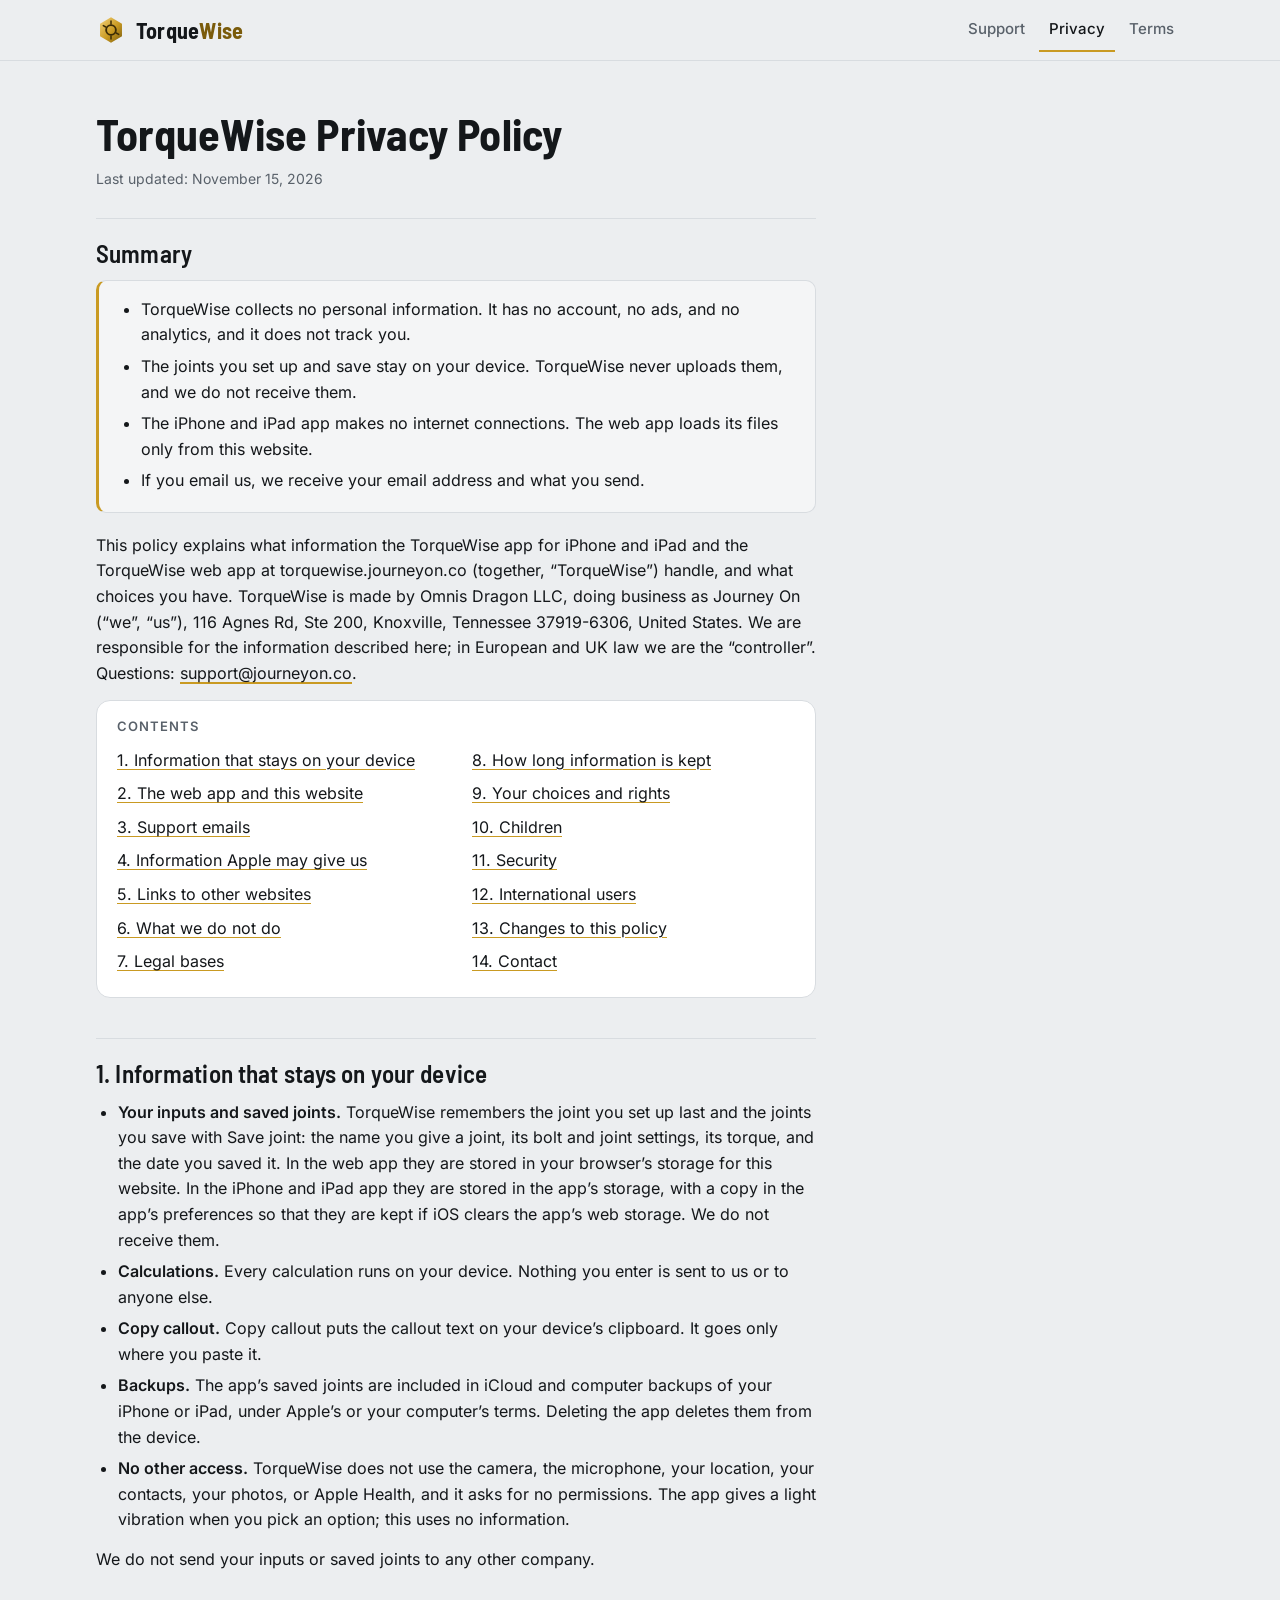
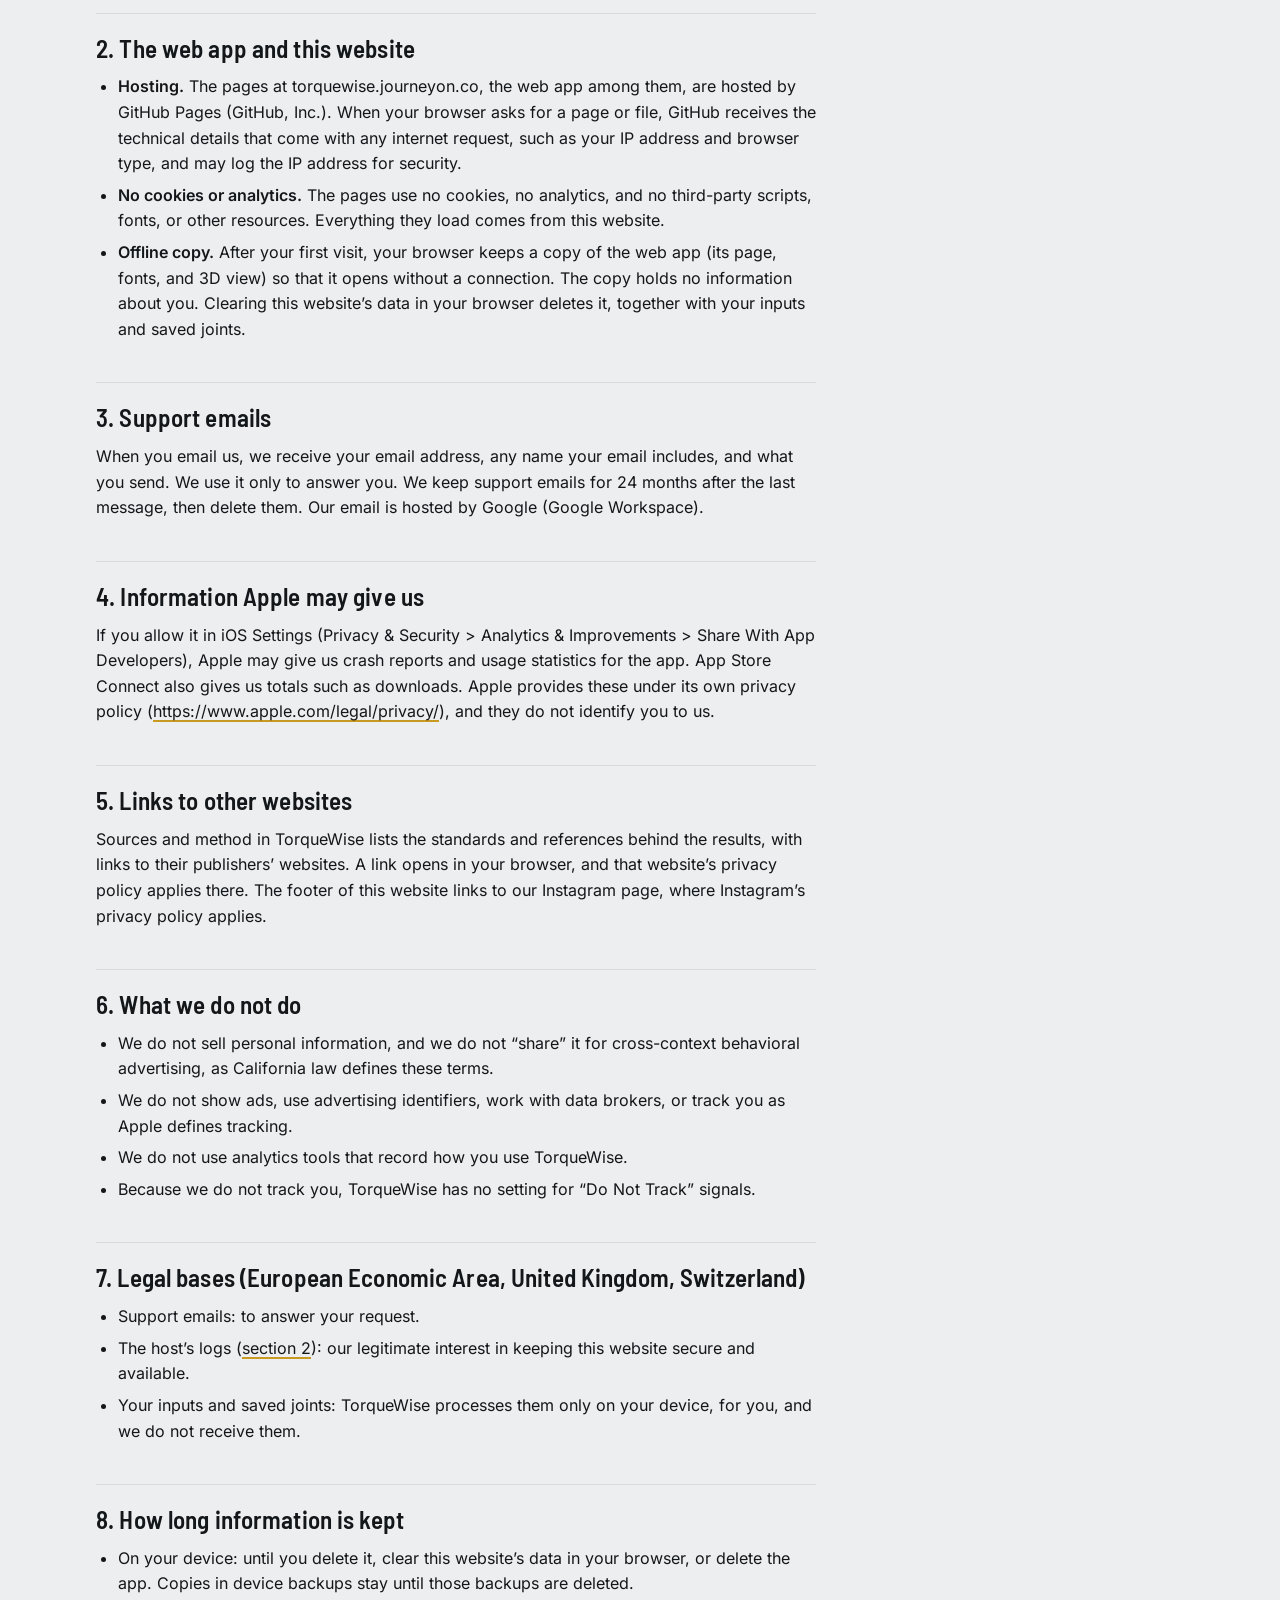
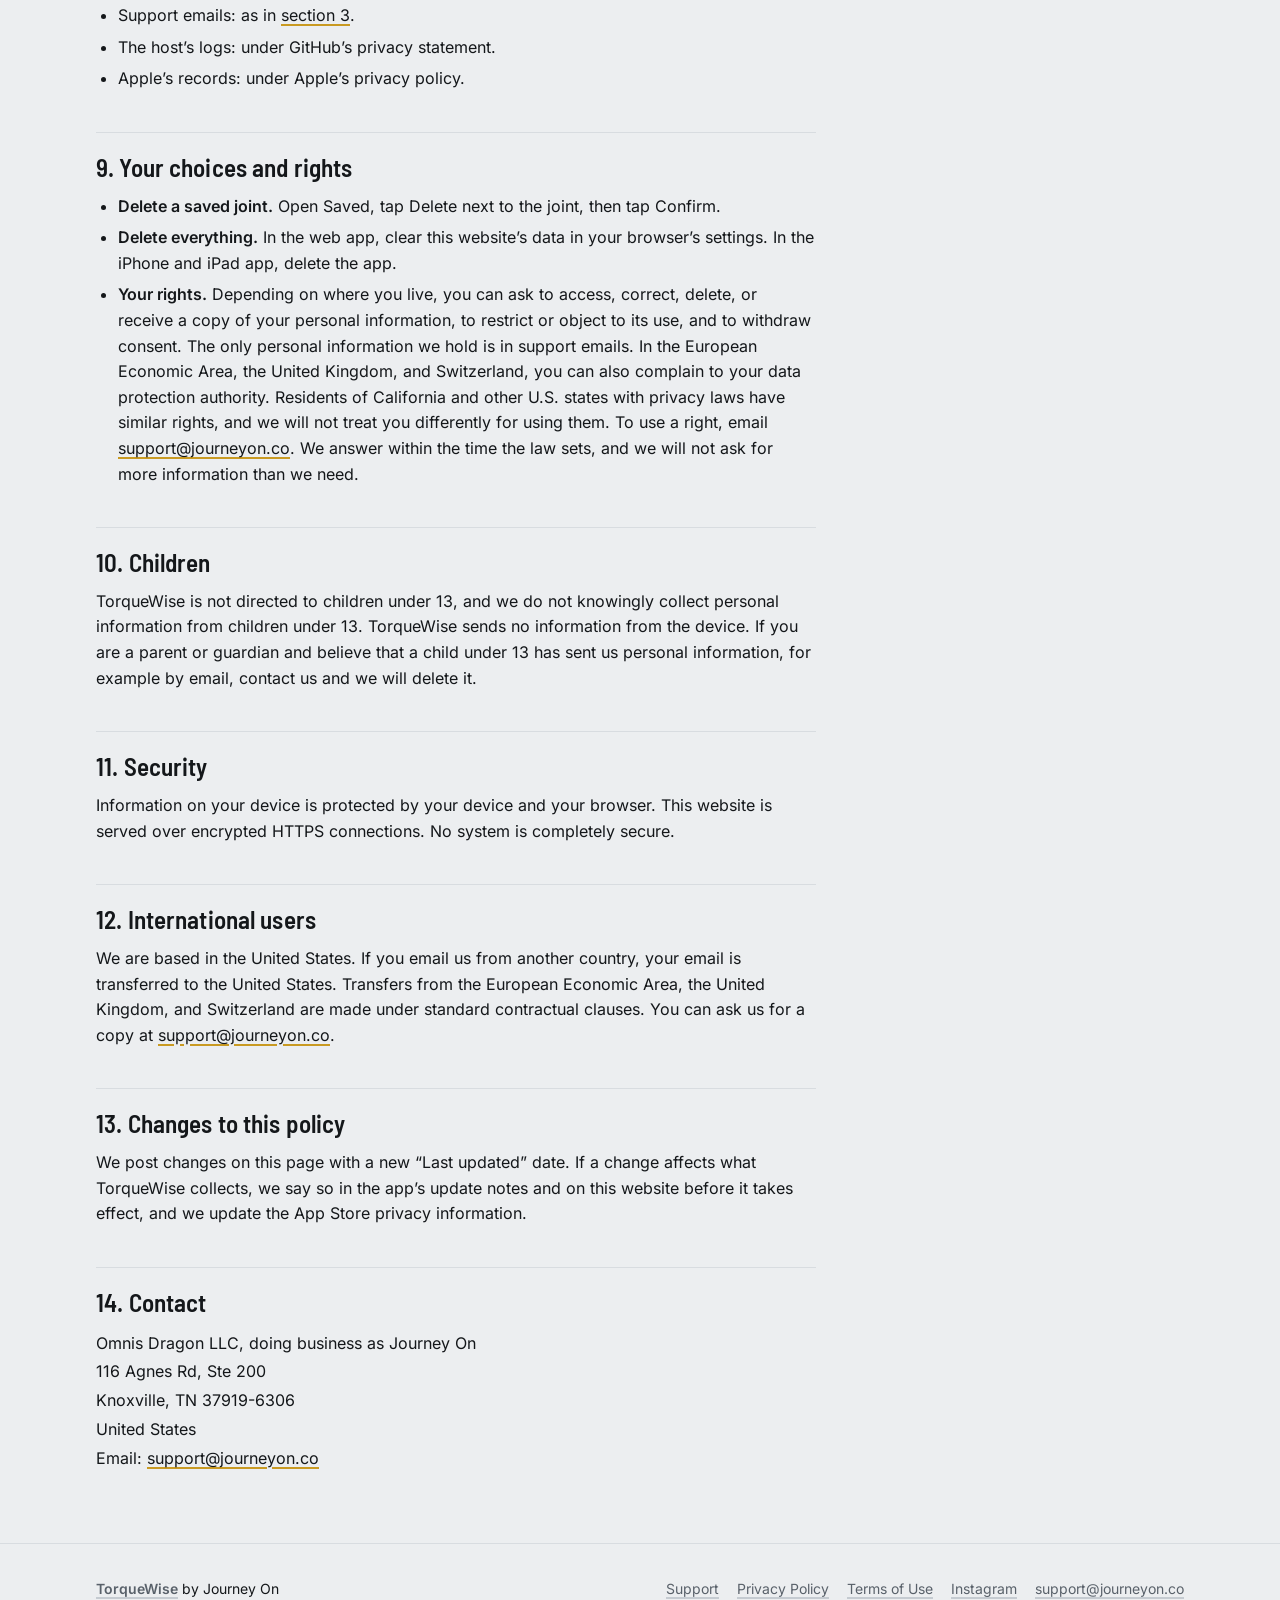
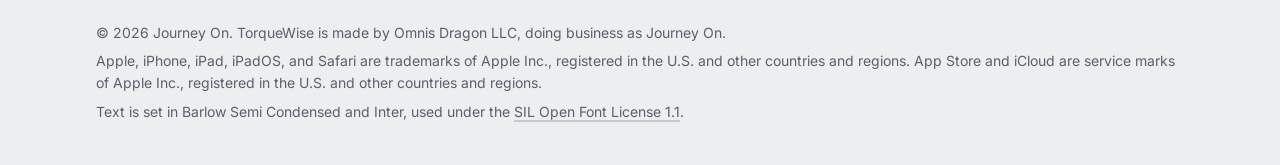
==== privacy/index.html @ 6f6f35ef "TorqueWise website: the calculator, support, privacy and terms The web edition of TorqueWise 1.1.1 a" ====
<!doctype html>
<html lang="en">
<head>
<meta charset="utf-8">
<meta name="viewport" content="width=device-width, initial-scale=1, viewport-fit=cover">
<meta http-equiv="Content-Security-Policy" content="default-src 'none'; style-src 'self'; font-src 'self'; img-src 'self'; base-uri 'none'; form-action 'none'">
<meta name="color-scheme" content="light dark">
<meta name="theme-color" content="#eceef0" media="(prefers-color-scheme: light)">
<meta name="theme-color" content="#0f1113" media="(prefers-color-scheme: dark)">
<title>TorqueWise Privacy Policy</title>
<meta name="description" content="TorqueWise collects no personal information. What stays on your device, what this website’s host receives, and what choices you have.">
<link rel="canonical" href="https://torquewise.journeyon.co/privacy/">
<link rel="icon" href="../icons/icon.svg" type="image/svg+xml">
<link rel="apple-touch-icon" href="../icons/apple-touch-icon.png">
<link rel="stylesheet" href="../assets/site.css">
</head>
<body>
<a class="skip" href="#main">Skip to content</a>

<header class="site-head">
  <div class="wrap">
    <a class="brand" href="../">
      <svg viewBox="0 0 32 32" aria-hidden="true"><defs><linearGradient id="bm" x1="0" y1="0" x2="1" y2="1"><stop offset="0" stop-color="#f3d27a"/><stop offset=".55" stop-color="#c99a22"/><stop offset="1" stop-color="#7a5b0b"/></linearGradient></defs><path d="M16 2.5 27.7 9.25v13.5L16 29.5 4.3 22.75V9.25Z" fill="url(#bm)"/><circle cx="16" cy="16" r="5.2" fill="none" stroke="#3b2c06" stroke-width="2"/><path d="M16 6.5v3M16 22.5v3M7.8 11.3l2.6 1.5M21.6 19.2l2.6 1.5" stroke="#3b2c06" stroke-width="1.6" stroke-linecap="round"/></svg>
      <span class="brand-name">Torque<span>Wise</span></span>
    </a>
    <nav class="site-nav" aria-label="Main">
      <ul>
        <li><a href="../support/">Support</a></li>
        <li><a href="../privacy/" aria-current="page">Privacy</a></li>
        <li><a href="../terms/">Terms</a></li>
      </ul>
    </nav>
  </div>
</header>

<main id="main" tabindex="-1">
  <div class="wrap">
    <article class="prose">
      <h1 class="page-title">TorqueWise Privacy Policy</h1>
      <p class="updated">Last updated: November 15, 2026</p>

      <h2 id="summary" class="first">Summary</h2>
      <div class="summary">
        <ul>
          <li>TorqueWise collects no personal information. It has no account, no ads, and no analytics, and it does not track you.</li>
          <li>The joints you set up and save stay on your device. TorqueWise never uploads them, and we do not receive them.</li>
          <li>The iPhone and iPad app makes no internet connections. The web app loads its files only from this website.</li>
          <li>If you email us, we receive your email address and what you send.</li>
        </ul>
      </div>

      <p>This policy explains what information the TorqueWise app for iPhone and iPad and the TorqueWise web app at torquewise.journeyon.co (together, “TorqueWise”) handle, and what choices you have. TorqueWise is made by Omnis Dragon LLC, doing business as Journey On (“we”, “us”), 116 Agnes Rd, Ste 200, Knoxville, Tennessee 37919-6306, United States. We are responsible for the information described here; in European and UK law we are the “controller”. Questions: <a href="mailto:support@journeyon.co">support@journeyon.co</a>.</p>

      <nav class="toc" aria-labelledby="toc-title">
        <h2 id="toc-title">Contents</h2>
        <ol>
          <li><a href="#on-device">1. Information that stays on your device</a></li>
          <li><a href="#website">2. The web app and this website</a></li>
          <li><a href="#support-emails">3. Support emails</a></li>
          <li><a href="#apple-info">4. Information Apple may give us</a></li>
          <li><a href="#links">5. Links to other websites</a></li>
          <li><a href="#do-not">6. What we do not do</a></li>
          <li><a href="#legal-bases">7. Legal bases</a></li>
          <li><a href="#retention">8. How long information is kept</a></li>
          <li><a href="#rights">9. Your choices and rights</a></li>
          <li><a href="#children">10. Children</a></li>
          <li><a href="#security">11. Security</a></li>
          <li><a href="#international">12. International users</a></li>
          <li><a href="#changes">13. Changes to this policy</a></li>
          <li><a href="#contact">14. Contact</a></li>
        </ol>
      </nav>

      <h2 id="on-device">1. Information that stays on your device</h2>
      <ul>
        <li><strong>Your inputs and saved joints.</strong> TorqueWise remembers the joint you set up last and the joints you save with Save joint: the name you give a joint, its bolt and joint settings, its torque, and the date you saved it. In the web app they are stored in your browser’s storage for this website. In the iPhone and iPad app they are stored in the app’s storage, with a copy in the app’s preferences so that they are kept if iOS clears the app’s web storage. We do not receive them.</li>
        <li><strong>Calculations.</strong> Every calculation runs on your device. Nothing you enter is sent to us or to anyone else.</li>
        <li><strong>Copy callout.</strong> Copy callout puts the callout text on your device’s clipboard. It goes only where you paste it.</li>
        <li><strong>Backups.</strong> The app’s saved joints are included in iCloud and computer backups of your iPhone or iPad, under Apple’s or your computer’s terms. Deleting the app deletes them from the device.</li>
        <li><strong>No other access.</strong> TorqueWise does not use the camera, the microphone, your location, your contacts, your photos, or Apple Health, and it asks for no permissions. The app gives a light vibration when you pick an option; this uses no information.</li>
      </ul>
      <p>We do not send your inputs or saved joints to any other company.</p>

      <h2 id="website">2. The web app and this website</h2>
      <ul>
        <li><strong>Hosting.</strong> The pages at torquewise.journeyon.co, the web app among them, are hosted by GitHub Pages (GitHub, Inc.). When your browser asks for a page or file, GitHub receives the technical details that come with any internet request, such as your IP address and browser type, and may log the IP address for security.</li>
        <li><strong>No cookies or analytics.</strong> The pages use no cookies, no analytics, and no third-party scripts, fonts, or other resources. Everything they load comes from this website.</li>
        <li><strong>Offline copy.</strong> After your first visit, your browser keeps a copy of the web app (its page, fonts, and 3D view) so that it opens without a connection. The copy holds no information about you. Clearing this website’s data in your browser deletes it, together with your inputs and saved joints.</li>
      </ul>

      <h2 id="support-emails">3. Support emails</h2>
      <p>When you email us, we receive your email address, any name your email includes, and what you send. We use it only to answer you. We keep support emails for 24 months after the last message, then delete them. Our email is hosted by Google (Google Workspace).</p>

      <h2 id="apple-info">4. Information Apple may give us</h2>
      <p>If you allow it in iOS Settings (Privacy &amp; Security &gt; Analytics &amp; Improvements &gt; Share With App Developers), Apple may give us crash reports and usage statistics for the app. App Store Connect also gives us totals such as downloads. Apple provides these under its own privacy policy (<a href="https://www.apple.com/legal/privacy/">https://www.apple.com/legal/privacy/</a>), and they do not identify you to us.</p>

      <h2 id="links">5. Links to other websites</h2>
      <p>Sources and method in TorqueWise lists the standards and references behind the results, with links to their publishers’ websites. A link opens in your browser, and that website’s privacy policy applies there. The footer of this website links to our Instagram page, where Instagram’s privacy policy applies.</p>

      <h2 id="do-not">6. What we do not do</h2>
      <ul>
        <li>We do not sell personal information, and we do not “share” it for cross-context behavioral advertising, as California law defines these terms.</li>
        <li>We do not show ads, use advertising identifiers, work with data brokers, or track you as Apple defines tracking.</li>
        <li>We do not use analytics tools that record how you use TorqueWise.</li>
        <li>Because we do not track you, TorqueWise has no setting for “Do Not Track” signals.</li>
      </ul>

      <h2 id="legal-bases">7. Legal bases (European Economic Area, United Kingdom, Switzerland)</h2>
      <ul>
        <li>Support emails: to answer your request.</li>
        <li>The host’s logs (<a href="#website">section 2</a>): our legitimate interest in keeping this website secure and available.</li>
        <li>Your inputs and saved joints: TorqueWise processes them only on your device, for you, and we do not receive them.</li>
      </ul>

      <h2 id="retention">8. How long information is kept</h2>
      <ul>
        <li>On your device: until you delete it, clear this website’s data in your browser, or delete the app. Copies in device backups stay until those backups are deleted.</li>
        <li>Support emails: as in <a href="#support-emails">section 3</a>.</li>
        <li>The host’s logs: under GitHub’s privacy statement.</li>
        <li>Apple’s records: under Apple’s privacy policy.</li>
      </ul>

      <h2 id="rights">9. Your choices and rights</h2>
      <ul>
        <li><strong>Delete a saved joint.</strong> Open Saved, tap Delete next to the joint, then tap Confirm.</li>
        <li><strong>Delete everything.</strong> In the web app, clear this website’s data in your browser’s settings. In the iPhone and iPad app, delete the app.</li>
        <li><strong>Your rights.</strong> Depending on where you live, you can ask to access, correct, delete, or receive a copy of your personal information, to restrict or object to its use, and to withdraw consent. The only personal information we hold is in support emails. In the European Economic Area, the United Kingdom, and Switzerland, you can also complain to your data protection authority. Residents of California and other U.S. states with privacy laws have similar rights, and we will not treat you differently for using them. To use a right, email <a href="mailto:support@journeyon.co">support@journeyon.co</a>. We answer within the time the law sets, and we will not ask for more information than we need.</li>
      </ul>

      <h2 id="children">10. Children</h2>
      <p>TorqueWise is not directed to children under 13, and we do not knowingly collect personal information from children under 13. TorqueWise sends no information from the device. If you are a parent or guardian and believe that a child under 13 has sent us personal information, for example by email, contact us and we will delete it.</p>

      <h2 id="security">11. Security</h2>
      <p>Information on your device is protected by your device and your browser. This website is served over encrypted HTTPS connections. No system is completely secure.</p>

      <h2 id="international">12. International users</h2>
      <p>We are based in the United States. If you email us from another country, your email is transferred to the United States. Transfers from the European Economic Area, the United Kingdom, and Switzerland are made under standard contractual clauses. You can ask us for a copy at <a href="mailto:support@journeyon.co">support@journeyon.co</a>.</p>

      <h2 id="changes">13. Changes to this policy</h2>
      <p>We post changes on this page with a new “Last updated” date. If a change affects what TorqueWise collects, we say so in the app’s update notes and on this website before it takes effect, and we update the App Store privacy information.</p>

      <h2 id="contact">14. Contact</h2>
      <address class="address">
        Omnis Dragon LLC, doing business as Journey On<br>
        116 Agnes Rd, Ste 200<br>
        Knoxville, TN 37919-6306<br>
        United States<br>
        Email: <a href="mailto:support@journeyon.co">support@journeyon.co</a>
      </address>
    </article>
  </div>
</main>

<footer class="site-foot">
  <div class="wrap">
    <div class="foot-top">
      <p class="foot-brand"><a href="../"><strong>TorqueWise</strong></a> by Journey On</p>
      <nav aria-label="Footer">
        <ul class="foot-links">
          <li><a href="../support/">Support</a></li>
          <li><a href="../privacy/">Privacy Policy</a></li>
          <li><a href="../terms/">Terms of Use</a></li>
          <li><a href="https://www.instagram.com/journeyon_co/">Instagram</a></li>
          <li><a href="mailto:support@journeyon.co">support@journeyon.co</a></li>
        </ul>
      </nav>
    </div>
    <p>© 2026 Journey On. TorqueWise is made by Omnis Dragon LLC, doing business as Journey On.</p>
    <p>Apple, iPhone, iPad, iPadOS, and Safari are trademarks of Apple Inc., registered in the U.S. and other countries and regions. App Store and iCloud are service marks of Apple Inc., registered in the U.S. and other countries and regions.</p>
    <p>Text is set in Barlow Semi Condensed and Inter, used under the <a href="../fonts/LICENSE.txt">SIL Open Font License 1.1</a>.</p>
  </div>
</footer>
</body>
</html>
---- assets/site.css ----
/* TorqueWise website: the Privacy, Support, Terms and 404 pages. The calculator at the site's root has its own styles.
   Colors are the calculator's tokens (src/style.css); light follows the system setting, as in the calculator. The fonts
   are the calculator's own files in /fonts/ (build/web/fonts/), so the pages ask no other host for anything. */

@font-face {
  font-family: 'Barlow Semi Condensed';
  font-style: normal;
  font-weight: 600;
  font-display: swap;
  src: url('../fonts/barlow-semi-condensed-latin-ext-600-normal.woff2') format('woff2');
  unicode-range: U+0100-02BA,U+02BD-02C5,U+02C7-02CC,U+02CE-02D7,U+02DD-02FF,U+0304,U+0308,U+0329,U+1D00-1DBF,U+1E00-1E9F,U+1EF2-1EFF,U+2020,U+20A0-20AB,U+20AD-20C0,U+2113,U+2C60-2C7F,U+A720-A7FF;
}
@font-face {
  font-family: 'Barlow Semi Condensed';
  font-style: normal;
  font-weight: 600;
  font-display: swap;
  src: url('../fonts/barlow-semi-condensed-latin-600-normal.woff2') format('woff2');
  unicode-range: U+0000-00FF,U+0131,U+0152-0153,U+02BB-02BC,U+02C6,U+02DA,U+02DC,U+0304,U+0308,U+0329,U+2000-206F,U+20AC,U+2122,U+2191,U+2193,U+2212,U+2215,U+FEFF,U+FFFD;
}
@font-face {
  font-family: 'Barlow Semi Condensed';
  font-style: normal;
  font-weight: 700;
  font-display: swap;
  src: url('../fonts/barlow-semi-condensed-latin-ext-700-normal.woff2') format('woff2');
  unicode-range: U+0100-02BA,U+02BD-02C5,U+02C7-02CC,U+02CE-02D7,U+02DD-02FF,U+0304,U+0308,U+0329,U+1D00-1DBF,U+1E00-1E9F,U+1EF2-1EFF,U+2020,U+20A0-20AB,U+20AD-20C0,U+2113,U+2C60-2C7F,U+A720-A7FF;
}
@font-face {
  font-family: 'Barlow Semi Condensed';
  font-style: normal;
  font-weight: 700;
  font-display: swap;
  src: url('../fonts/barlow-semi-condensed-latin-700-normal.woff2') format('woff2');
  unicode-range: U+0000-00FF,U+0131,U+0152-0153,U+02BB-02BC,U+02C6,U+02DA,U+02DC,U+0304,U+0308,U+0329,U+2000-206F,U+20AC,U+2122,U+2191,U+2193,U+2212,U+2215,U+FEFF,U+FFFD;
}
@font-face {
  font-family: 'Inter';
  font-style: normal;
  font-weight: 400;
  font-display: swap;
  src: url('../fonts/inter-latin-ext-400-normal.woff2') format('woff2');
  unicode-range: U+0100-02BA,U+02BD-02C5,U+02C7-02CC,U+02CE-02D7,U+02DD-02FF,U+0304,U+0308,U+0329,U+1D00-1DBF,U+1E00-1E9F,U+1EF2-1EFF,U+2020,U+20A0-20AB,U+20AD-20C0,U+2113,U+2C60-2C7F,U+A720-A7FF;
}
@font-face {
  font-family: 'Inter';
  font-style: normal;
  font-weight: 400;
  font-display: swap;
  src: url('../fonts/inter-latin-400-normal.woff2') format('woff2');
  unicode-range: U+0000-00FF,U+0131,U+0152-0153,U+02BB-02BC,U+02C6,U+02DA,U+02DC,U+0304,U+0308,U+0329,U+2000-206F,U+20AC,U+2122,U+2191,U+2193,U+2212,U+2215,U+FEFF,U+FFFD;
}
@font-face {
  font-family: 'Inter';
  font-style: normal;
  font-weight: 500;
  font-display: swap;
  src: url('../fonts/inter-latin-ext-500-normal.woff2') format('woff2');
  unicode-range: U+0100-02BA,U+02BD-02C5,U+02C7-02CC,U+02CE-02D7,U+02DD-02FF,U+0304,U+0308,U+0329,U+1D00-1DBF,U+1E00-1E9F,U+1EF2-1EFF,U+2020,U+20A0-20AB,U+20AD-20C0,U+2113,U+2C60-2C7F,U+A720-A7FF;
}
@font-face {
  font-family: 'Inter';
  font-style: normal;
  font-weight: 500;
  font-display: swap;
  src: url('../fonts/inter-latin-500-normal.woff2') format('woff2');
  unicode-range: U+0000-00FF,U+0131,U+0152-0153,U+02BB-02BC,U+02C6,U+02DA,U+02DC,U+0304,U+0308,U+0329,U+2000-206F,U+20AC,U+2122,U+2191,U+2193,U+2212,U+2215,U+FEFF,U+FFFD;
}
@font-face {
  font-family: 'Inter';
  font-style: normal;
  font-weight: 600;
  font-display: swap;
  src: url('../fonts/inter-latin-ext-600-normal.woff2') format('woff2');
  unicode-range: U+0100-02BA,U+02BD-02C5,U+02C7-02CC,U+02CE-02D7,U+02DD-02FF,U+0304,U+0308,U+0329,U+1D00-1DBF,U+1E00-1E9F,U+1EF2-1EFF,U+2020,U+20A0-20AB,U+20AD-20C0,U+2113,U+2C60-2C7F,U+A720-A7FF;
}
@font-face {
  font-family: 'Inter';
  font-style: normal;
  font-weight: 600;
  font-display: swap;
  src: url('../fonts/inter-latin-600-normal.woff2') format('woff2');
  unicode-range: U+0000-00FF,U+0131,U+0152-0153,U+02BB-02BC,U+02C6,U+02DA,U+02DC,U+0304,U+0308,U+0329,U+2000-206F,U+20AC,U+2122,U+2191,U+2193,U+2212,U+2215,U+FEFF,U+FFFD;
}

:root {
  --bg: #eceef0;
  --surface: #ffffff;
  --surface-2: #f4f5f6;
  --line: #d8dce0;
  --line-2: #c5cbd1;
  --ink: #14171a;
  --muted: #59616a;
  --accent: #c99a22;
  --accent-ink: #7a5b0b;
  --shadow: 0 1px 2px rgba(20, 23, 26, .06), 0 10px 30px rgba(20, 23, 26, .07);
  --f-display: 'Barlow Semi Condensed', 'Arial Narrow', 'Helvetica Neue', system-ui, sans-serif;
  --f-body: 'Inter', system-ui, -apple-system, 'Segoe UI', Roboto, sans-serif;
  --r-md: 14px;
  --r-sm: 10px;
  --gutter-l: max(16px, env(safe-area-inset-left, 0px));
  --gutter-r: max(16px, env(safe-area-inset-right, 0px));
  color-scheme: light;
}

@media (prefers-color-scheme: dark) {
  :root:not([data-theme="light"]) {
    --bg: #0f1113;
    --surface: #171a1d;
    --surface-2: #1e2226;
    --line: #2a2f34;
    --line-2: #39404a;
    --ink: #eceff1;
    --muted: #a2aab2;
    --accent: #e2b547;
    --accent-ink: #f0c96a;
    --shadow: 0 1px 0 rgba(255, 255, 255, .03) inset, 0 12px 30px rgba(0, 0, 0, .35);
    color-scheme: dark;
  }
}

:root[data-theme="dark"] {
  --bg: #0f1113;
  --surface: #171a1d;
  --surface-2: #1e2226;
  --line: #2a2f34;
  --line-2: #39404a;
  --ink: #eceff1;
  --muted: #a2aab2;
  --accent: #e2b547;
  --accent-ink: #f0c96a;
  --shadow: 0 1px 0 rgba(255, 255, 255, .03) inset, 0 12px 30px rgba(0, 0, 0, .35);
  color-scheme: dark;
}

*,
*::before,
*::after {
  box-sizing: border-box;
}

html {
  -webkit-text-size-adjust: 100%;
  text-size-adjust: 100%;
}

body {
  margin: 0;
  background: var(--bg);
  color: var(--ink);
  font: 16px/1.6 var(--f-body);
  overflow-wrap: break-word;
  -webkit-font-smoothing: antialiased;
}

strong,
b {
  font-weight: 600;
}

h1,
h2,
h3 {
  margin: 0;
  font-family: var(--f-display);
  font-weight: 600;
  line-height: 1.15;
  letter-spacing: .005em;
  text-wrap: balance;
}

[id] {
  scroll-margin-top: 16px;
}

p,
ul,
ol {
  margin: 0 0 14px;
}

ul,
ol {
  padding-left: 22px;
}

li {
  margin: 0 0 6px;
}

a {
  color: var(--ink);
  text-decoration: underline;
  text-decoration-color: var(--accent);
  text-decoration-thickness: 2px;
  text-underline-offset: 3px;
}

a:hover {
  text-decoration-color: var(--ink);
}

:focus-visible {
  outline: 2px solid var(--accent);
  outline-offset: 2px;
  border-radius: 4px;
}

/* Skip link: off screen until it has focus */
.skip {
  position: absolute;
  left: 16px;
  top: -200px;
  z-index: 90;
  padding: 10px 16px;
  background: var(--surface);
  color: var(--ink);
  border: 1px solid var(--line);
  border-radius: var(--r-sm);
  box-shadow: var(--shadow);
  font-weight: 600;
}

.skip:focus {
  top: 12px;
}

.wrap {
  max-width: 1120px;
  margin: 0 auto;
  padding-left: var(--gutter-l);
  padding-right: var(--gutter-r);
}

/* Header: the calculator's brand, which links back to it, and the three pages */
.site-head {
  border-bottom: 1px solid var(--line);
  background: var(--bg);
}

.site-head .wrap {
  display: flex;
  align-items: center;
  justify-content: space-between;
  gap: 12px;
  min-height: 60px;
}

.brand {
  display: inline-flex;
  align-items: center;
  gap: 10px;
  min-height: 44px;
  color: var(--ink);
  text-decoration: none;
  white-space: nowrap;
}

.brand svg {
  flex: none;
  width: 30px;
  height: 30px;
}

.brand-name {
  font: 700 22px/1 var(--f-display);
  letter-spacing: .01em;
}

.brand-name span {
  color: var(--accent-ink);
}

.site-nav ul {
  display: flex;
  gap: 4px;
  list-style: none;
  margin: 0;
  padding: 0;
}

.site-nav li {
  margin: 0;
}

.site-nav a {
  display: inline-flex;
  align-items: center;
  min-height: 44px;
  padding: 0 10px;
  color: var(--muted);
  font-weight: 500;
  font-size: 15px;
  text-decoration: none;
  border-bottom: 2px solid transparent;
}

.site-nav a:hover {
  color: var(--ink);
}

.site-nav a[aria-current="page"] {
  color: var(--ink);
  border-bottom-color: var(--accent);
}

/* Main */
main {
  display: block;
  padding: 32px 0 56px;
}

main:focus {
  outline: none;
}

.prose {
  max-width: 720px;
}

.page-title {
  font-size: 34px;
  font-weight: 700;
  margin-bottom: 8px;
}

.updated {
  color: var(--muted);
  font-size: 14px;
  margin-bottom: 24px;
}

.prose h2 {
  font-size: 25px;
  margin: 40px 0 12px;
  padding-top: 20px;
  border-top: 1px solid var(--line);
}

.prose h3 {
  font-size: 20px;
  margin: 28px 0 8px;
}

.prose .first {
  margin-top: 28px;
}

.toc {
  background: var(--surface);
  border: 1px solid var(--line);
  border-radius: var(--r-md);
  padding: 16px 20px 6px;
  margin: 8px 0;
}

.toc h2 {
  font: 600 13px/1.4 var(--f-body);
  letter-spacing: .08em;
  text-transform: uppercase;
  color: var(--muted);
  margin: 0 0 10px;
  padding: 0;
  border: 0;
}

.toc ol,
.toc ul {
  margin: 0 0 10px;
  padding-left: 0;
  list-style: none;
}

.toc li {
  margin: 0 0 4px;
  break-inside: avoid;
}

.toc a {
  display: inline-block;
  padding: 2px 0;
  text-decoration-thickness: 1px;
}

.summary {
  background: var(--surface-2);
  border: 1px solid var(--line);
  border-left: 3px solid var(--accent);
  border-radius: var(--r-sm);
  padding: 16px 20px 4px;
  margin: 0 0 20px;
}

.caps {
  text-transform: uppercase;
  font-size: 15px;
  letter-spacing: .01em;
}

.address {
  font-style: normal;
  line-height: 1.8;
  margin: 0 0 14px;
}

.contact-box {
  background: var(--surface);
  border: 1px solid var(--line);
  border-radius: var(--r-md);
  padding: 18px 20px;
  margin: 0 0 16px;
  box-shadow: var(--shadow);
}

.contact-box .email {
  font-size: 20px;
  font-weight: 600;
}

.contact-box > :last-child {
  margin-bottom: 0;
}

.faq h3 {
  margin-top: 26px;
}

/* Footer */
.site-foot {
  border-top: 1px solid var(--line);
  color: var(--muted);
  font-size: 14px;
  padding: 28px 0 calc(36px + env(safe-area-inset-bottom, 0px));
}

.site-foot a {
  color: var(--muted);
  text-decoration-color: var(--line-2);
}

.site-foot a:hover {
  color: var(--ink);
  text-decoration-color: var(--accent);
}

.foot-top {
  display: flex;
  flex-wrap: wrap;
  align-items: center;
  justify-content: space-between;
  gap: 4px 24px;
  margin-bottom: 14px;
}

.site-foot .foot-brand {
  margin: 0;
  color: var(--ink);
}

.foot-links {
  display: flex;
  flex-wrap: wrap;
  gap: 0 18px;
  list-style: none;
  padding: 0;
  margin: 0;
}

.foot-links li {
  margin: 0;
}

.foot-links a {
  display: inline-flex;
  align-items: center;
  min-height: 36px;
}

.site-foot p {
  margin: 0 0 6px;
}

/* Phones: the brand shows its mark only, and its name stays for screen readers (each page's title names TorqueWise
   just below), so the mark and the three links keep to one line down to 320 px */
@media (max-width: 479px) {
  .site-head .wrap {
    gap: 8px;
  }

  .brand-name {
    position: absolute;
    width: 1px;
    height: 1px;
    overflow: hidden;
    clip-path: inset(50%);
    white-space: nowrap;
  }

  .site-nav {
    margin-right: -8px;
  }

  .site-nav ul {
    gap: 0;
  }

  .site-nav a {
    padding: 0 8px;
  }

  .page-title {
    font-size: 30px;
  }
}

@media (min-width: 720px) {
  .toc ol {
    columns: 2;
    column-gap: 32px;
  }

  .page-title {
    font-size: 44px;
  }
}

@media (min-width: 960px) {
  main {
    padding-top: 48px;
  }
}

@media print {
  .skip,
  .site-nav {
    display: none;
  }

  .site-foot {
    border-top: 0;
  }
}
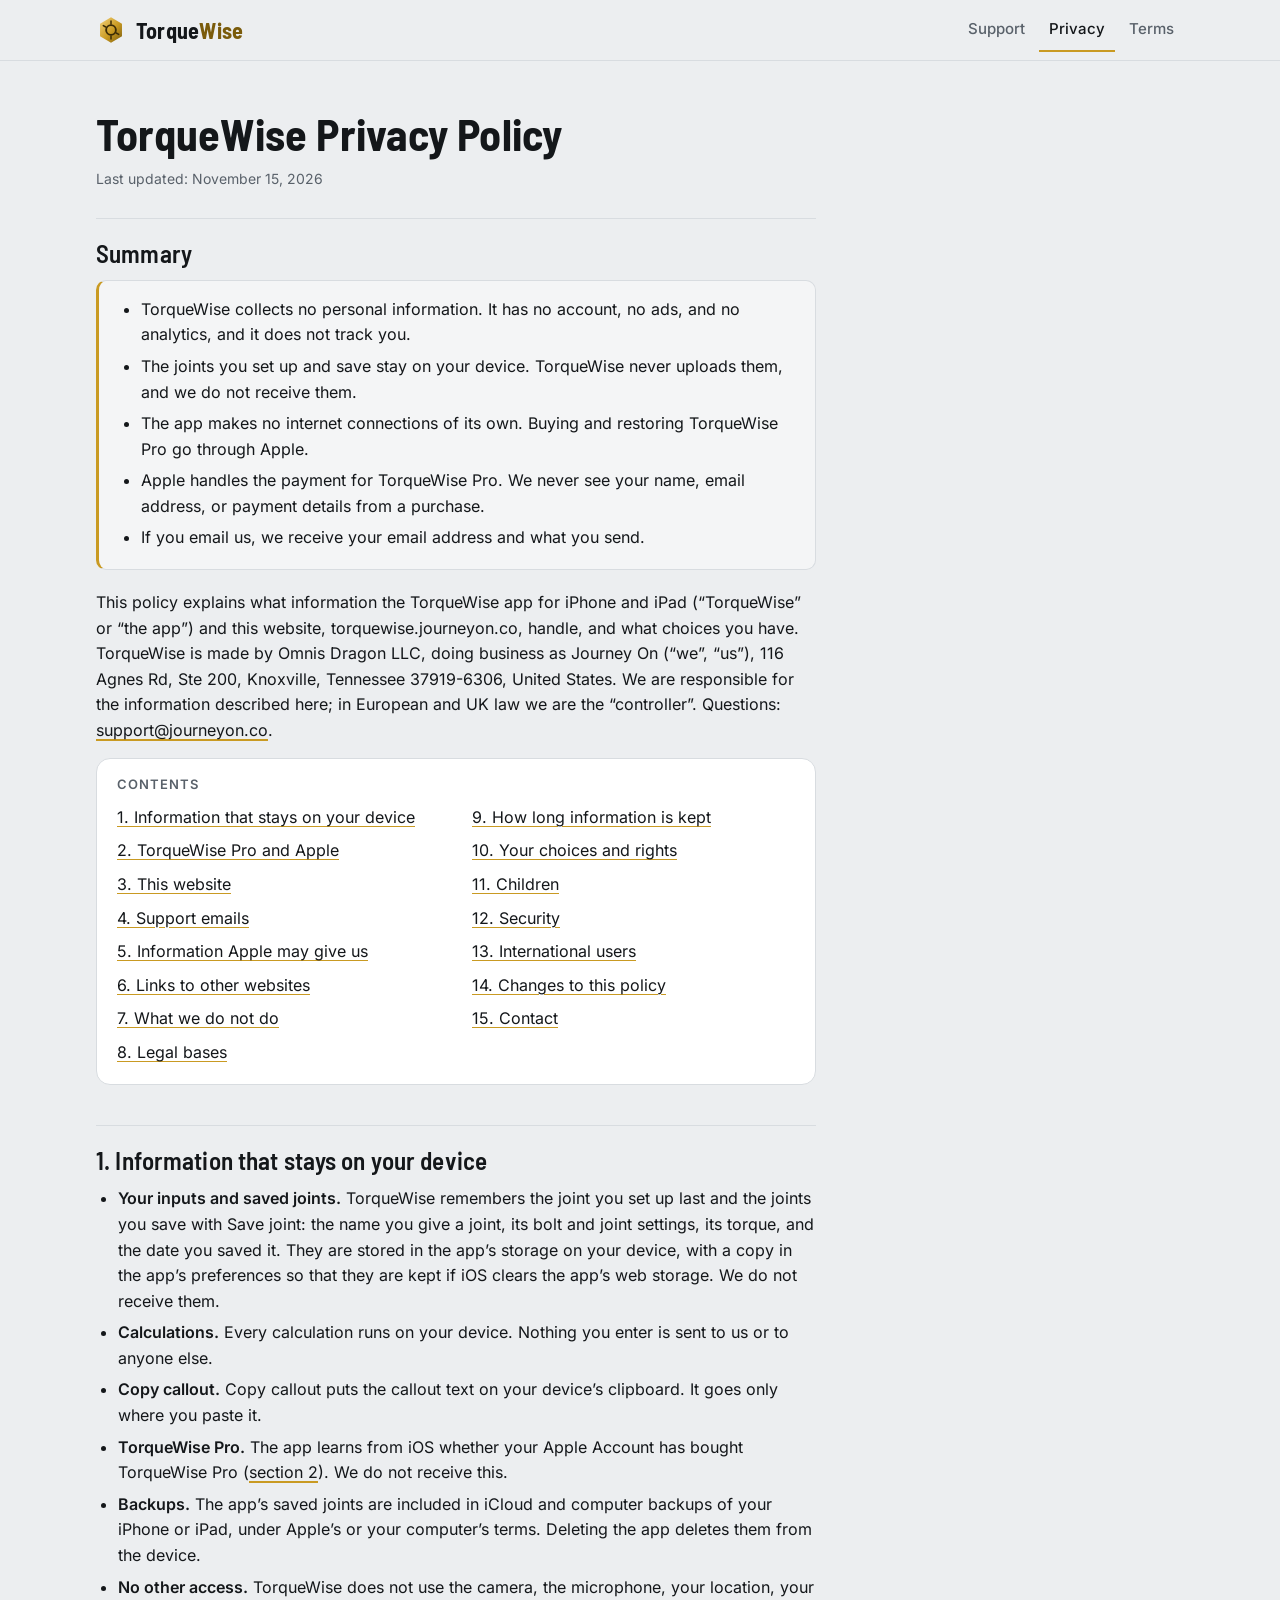
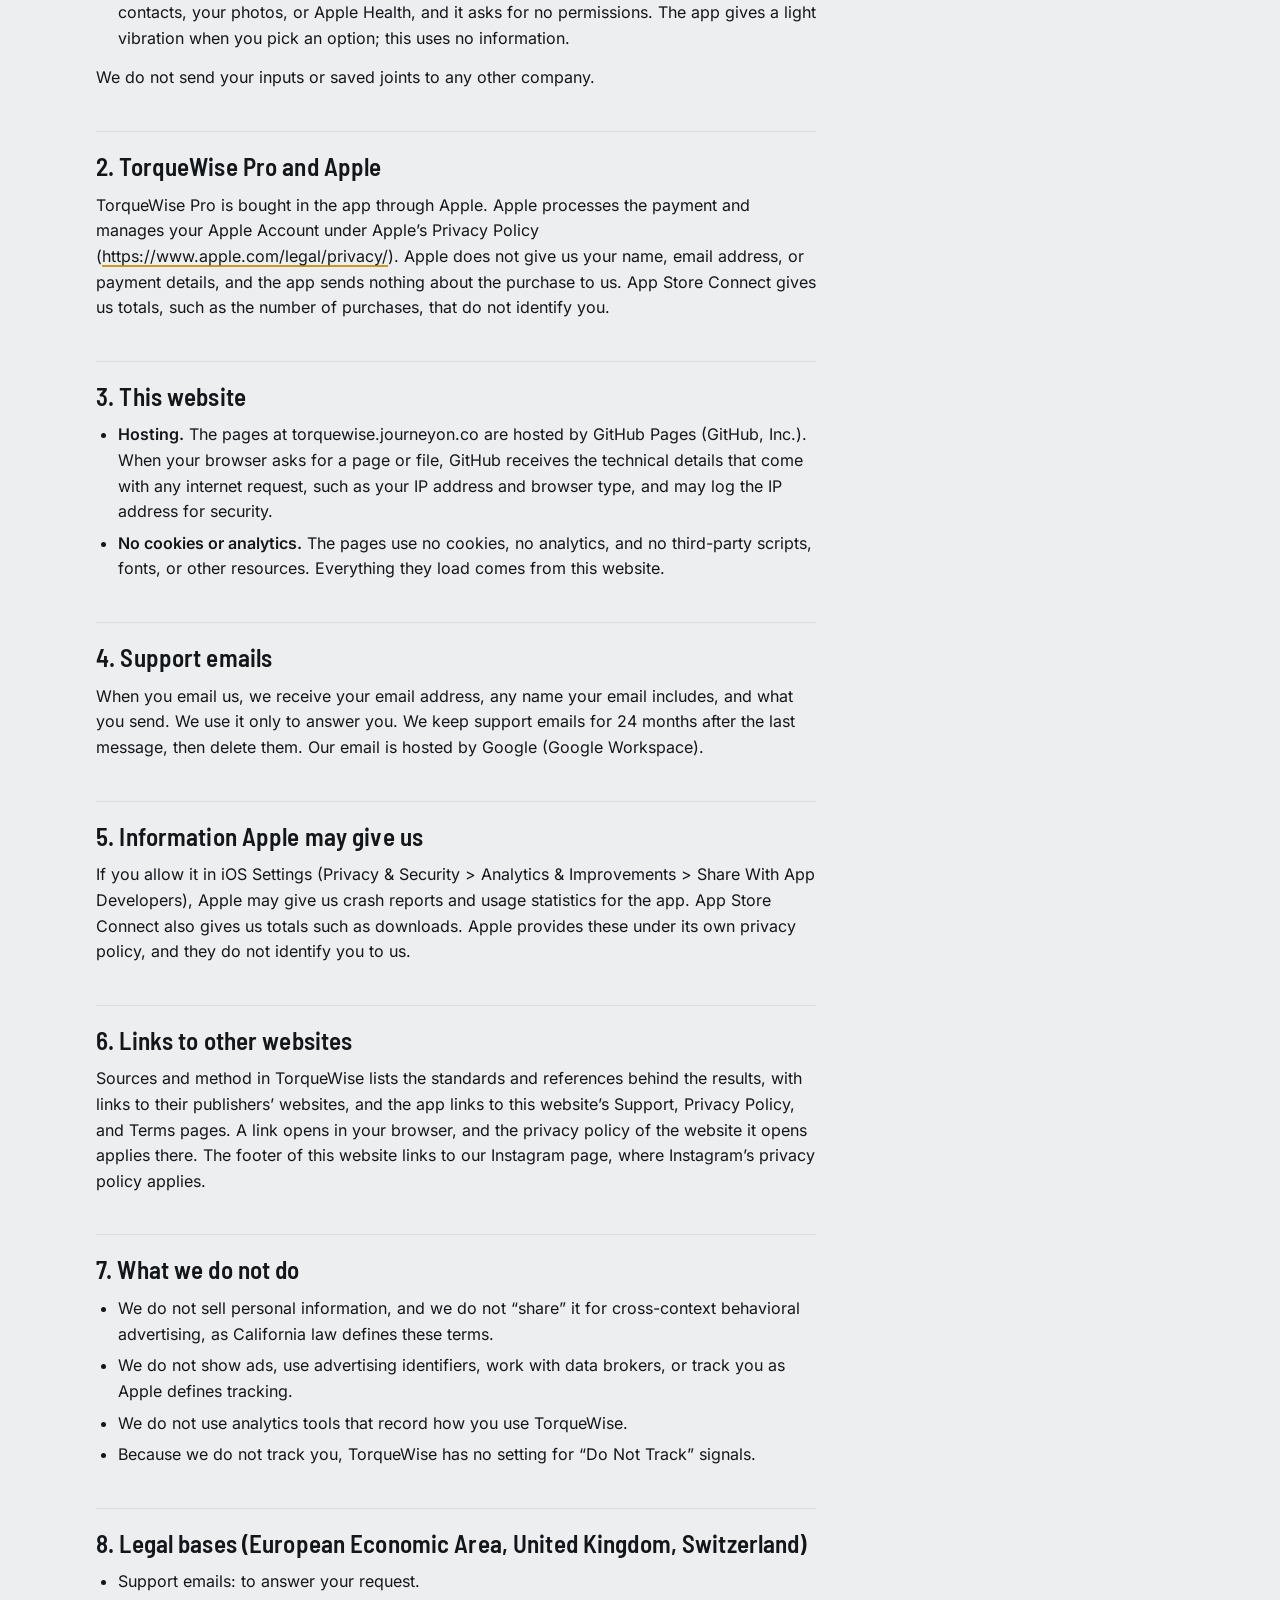
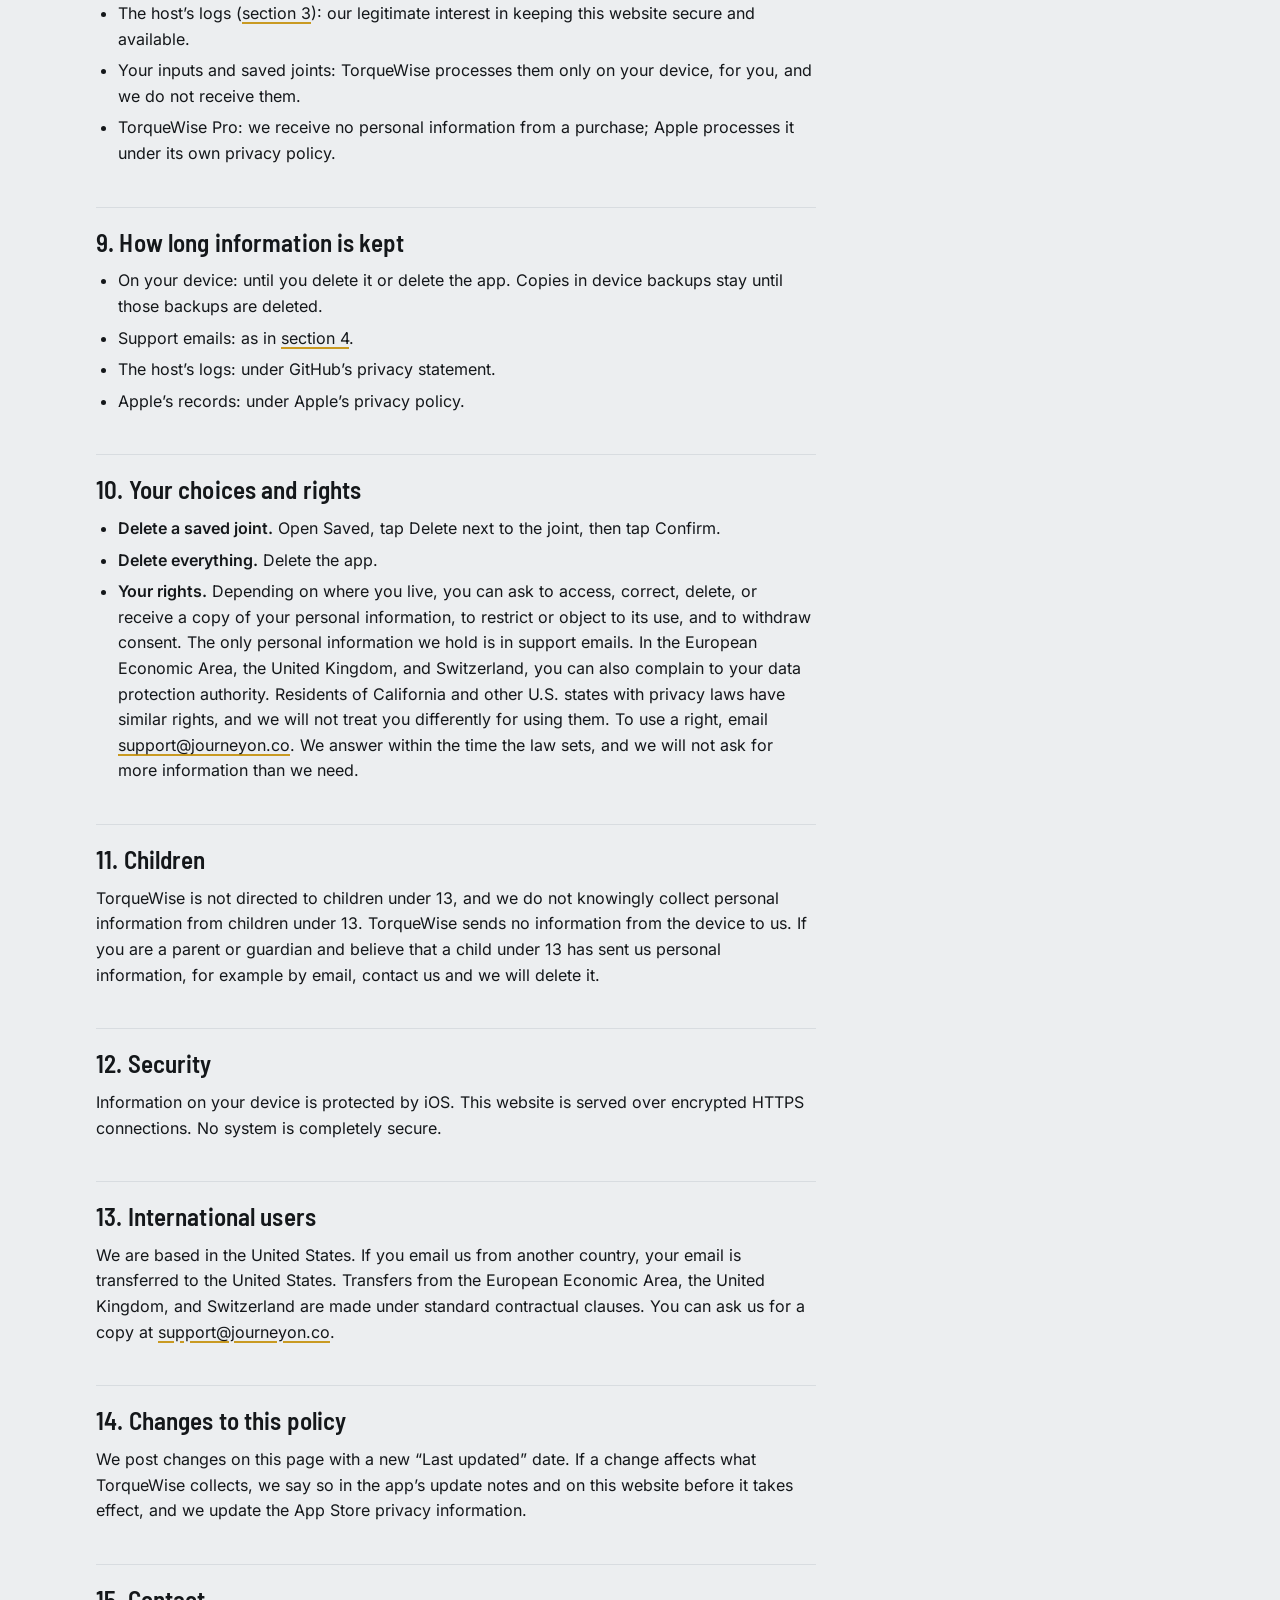
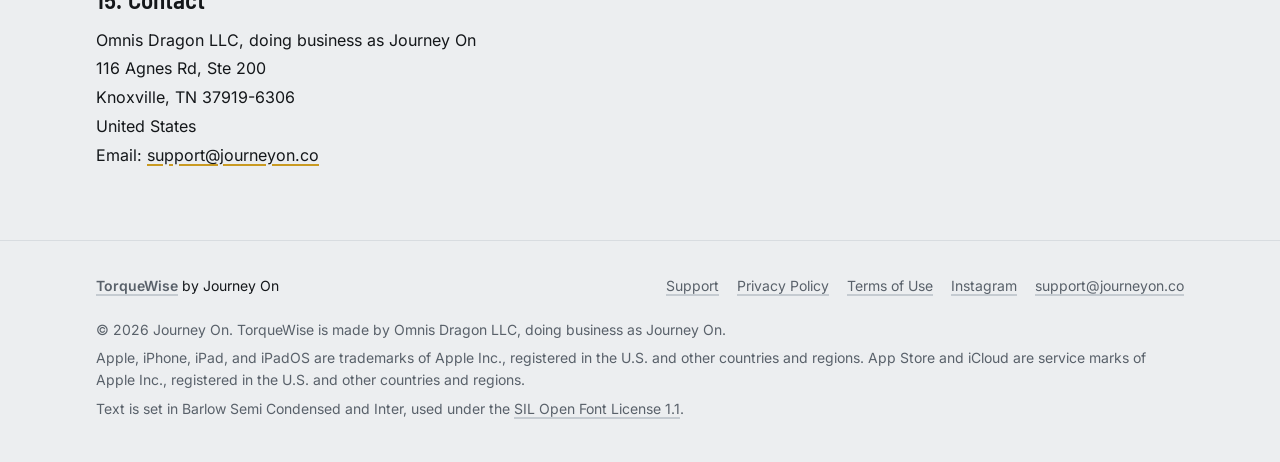
==== commit f476c4ce: "Support, Privacy and Terms for the app with TorqueWise Pro The pages describe the app for iPhone and" ====
--- a/privacy/index.html
+++ b/privacy/index.html
@@ -8,7 +8,7 @@
 <meta name="theme-color" content="#eceef0" media="(prefers-color-scheme: light)">
 <meta name="theme-color" content="#0f1113" media="(prefers-color-scheme: dark)">
 <title>TorqueWise Privacy Policy</title>
-<meta name="description" content="TorqueWise collects no personal information. What stays on your device, what this website’s host receives, and what choices you have.">
+<meta name="description" content="TorqueWise collects no personal information. What stays on your device, how TorqueWise Pro is bought through Apple, what this website’s host receives, and what choices you have.">
 <link rel="canonical" href="https://torquewise.journeyon.co/privacy/">
 <link rel="icon" href="../icons/icon.svg" type="image/svg+xml">
 <link rel="apple-touch-icon" href="../icons/apple-touch-icon.png">
@@ -44,60 +44,65 @@
         <ul>
           <li>TorqueWise collects no personal information. It has no account, no ads, and no analytics, and it does not track you.</li>
           <li>The joints you set up and save stay on your device. TorqueWise never uploads them, and we do not receive them.</li>
-          <li>The iPhone and iPad app makes no internet connections. The web app loads its files only from this website.</li>
+          <li>The app makes no internet connections of its own. Buying and restoring TorqueWise Pro go through Apple.</li>
+          <li>Apple handles the payment for TorqueWise Pro. We never see your name, email address, or payment details from a purchase.</li>
           <li>If you email us, we receive your email address and what you send.</li>
         </ul>
       </div>
 
-      <p>This policy explains what information the TorqueWise app for iPhone and iPad and the TorqueWise web app at torquewise.journeyon.co (together, “TorqueWise”) handle, and what choices you have. TorqueWise is made by Omnis Dragon LLC, doing business as Journey On (“we”, “us”), 116 Agnes Rd, Ste 200, Knoxville, Tennessee 37919-6306, United States. We are responsible for the information described here; in European and UK law we are the “controller”. Questions: <a href="mailto:support@journeyon.co">support@journeyon.co</a>.</p>
+      <p>This policy explains what information the TorqueWise app for iPhone and iPad (“TorqueWise” or “the app”) and this website, torquewise.journeyon.co, handle, and what choices you have. TorqueWise is made by Omnis Dragon LLC, doing business as Journey On (“we”, “us”), 116 Agnes Rd, Ste 200, Knoxville, Tennessee 37919-6306, United States. We are responsible for the information described here; in European and UK law we are the “controller”. Questions: <a href="mailto:support@journeyon.co">support@journeyon.co</a>.</p>
 
       <nav class="toc" aria-labelledby="toc-title">
         <h2 id="toc-title">Contents</h2>
         <ol>
           <li><a href="#on-device">1. Information that stays on your device</a></li>
-          <li><a href="#website">2. The web app and this website</a></li>
-          <li><a href="#support-emails">3. Support emails</a></li>
-          <li><a href="#apple-info">4. Information Apple may give us</a></li>
-          <li><a href="#links">5. Links to other websites</a></li>
-          <li><a href="#do-not">6. What we do not do</a></li>
-          <li><a href="#legal-bases">7. Legal bases</a></li>
-          <li><a href="#retention">8. How long information is kept</a></li>
-          <li><a href="#rights">9. Your choices and rights</a></li>
-          <li><a href="#children">10. Children</a></li>
-          <li><a href="#security">11. Security</a></li>
-          <li><a href="#international">12. International users</a></li>
-          <li><a href="#changes">13. Changes to this policy</a></li>
-          <li><a href="#contact">14. Contact</a></li>
+          <li><a href="#purchases">2. TorqueWise Pro and Apple</a></li>
+          <li><a href="#website">3. This website</a></li>
+          <li><a href="#support-emails">4. Support emails</a></li>
+          <li><a href="#apple-info">5. Information Apple may give us</a></li>
+          <li><a href="#links">6. Links to other websites</a></li>
+          <li><a href="#do-not">7. What we do not do</a></li>
+          <li><a href="#legal-bases">8. Legal bases</a></li>
+          <li><a href="#retention">9. How long information is kept</a></li>
+          <li><a href="#rights">10. Your choices and rights</a></li>
+          <li><a href="#children">11. Children</a></li>
+          <li><a href="#security">12. Security</a></li>
+          <li><a href="#international">13. International users</a></li>
+          <li><a href="#changes">14. Changes to this policy</a></li>
+          <li><a href="#contact">15. Contact</a></li>
         </ol>
       </nav>
 
       <h2 id="on-device">1. Information that stays on your device</h2>
       <ul>
-        <li><strong>Your inputs and saved joints.</strong> TorqueWise remembers the joint you set up last and the joints you save with Save joint: the name you give a joint, its bolt and joint settings, its torque, and the date you saved it. In the web app they are stored in your browser’s storage for this website. In the iPhone and iPad app they are stored in the app’s storage, with a copy in the app’s preferences so that they are kept if iOS clears the app’s web storage. We do not receive them.</li>
+        <li><strong>Your inputs and saved joints.</strong> TorqueWise remembers the joint you set up last and the joints you save with Save joint: the name you give a joint, its bolt and joint settings, its torque, and the date you saved it. They are stored in the app’s storage on your device, with a copy in the app’s preferences so that they are kept if iOS clears the app’s web storage. We do not receive them.</li>
         <li><strong>Calculations.</strong> Every calculation runs on your device. Nothing you enter is sent to us or to anyone else.</li>
         <li><strong>Copy callout.</strong> Copy callout puts the callout text on your device’s clipboard. It goes only where you paste it.</li>
+        <li><strong>TorqueWise Pro.</strong> The app learns from iOS whether your Apple Account has bought TorqueWise Pro (<a href="#purchases">section 2</a>). We do not receive this.</li>
         <li><strong>Backups.</strong> The app’s saved joints are included in iCloud and computer backups of your iPhone or iPad, under Apple’s or your computer’s terms. Deleting the app deletes them from the device.</li>
         <li><strong>No other access.</strong> TorqueWise does not use the camera, the microphone, your location, your contacts, your photos, or Apple Health, and it asks for no permissions. The app gives a light vibration when you pick an option; this uses no information.</li>
       </ul>
       <p>We do not send your inputs or saved joints to any other company.</p>
 
-      <h2 id="website">2. The web app and this website</h2>
+      <h2 id="purchases">2. TorqueWise Pro and Apple</h2>
+      <p>TorqueWise Pro is bought in the app through Apple. Apple processes the payment and manages your Apple Account under Apple’s Privacy Policy (<a href="https://www.apple.com/legal/privacy/">https://www.apple.com/legal/privacy/</a>). Apple does not give us your name, email address, or payment details, and the app sends nothing about the purchase to us. App Store Connect gives us totals, such as the number of purchases, that do not identify you.</p>
+
+      <h2 id="website">3. This website</h2>
       <ul>
-        <li><strong>Hosting.</strong> The pages at torquewise.journeyon.co, the web app among them, are hosted by GitHub Pages (GitHub, Inc.). When your browser asks for a page or file, GitHub receives the technical details that come with any internet request, such as your IP address and browser type, and may log the IP address for security.</li>
+        <li><strong>Hosting.</strong> The pages at torquewise.journeyon.co are hosted by GitHub Pages (GitHub, Inc.). When your browser asks for a page or file, GitHub receives the technical details that come with any internet request, such as your IP address and browser type, and may log the IP address for security.</li>
         <li><strong>No cookies or analytics.</strong> The pages use no cookies, no analytics, and no third-party scripts, fonts, or other resources. Everything they load comes from this website.</li>
-        <li><strong>Offline copy.</strong> After your first visit, your browser keeps a copy of the web app (its page, fonts, and 3D view) so that it opens without a connection. The copy holds no information about you. Clearing this website’s data in your browser deletes it, together with your inputs and saved joints.</li>
       </ul>
 
-      <h2 id="support-emails">3. Support emails</h2>
+      <h2 id="support-emails">4. Support emails</h2>
       <p>When you email us, we receive your email address, any name your email includes, and what you send. We use it only to answer you. We keep support emails for 24 months after the last message, then delete them. Our email is hosted by Google (Google Workspace).</p>
 
-      <h2 id="apple-info">4. Information Apple may give us</h2>
-      <p>If you allow it in iOS Settings (Privacy &amp; Security &gt; Analytics &amp; Improvements &gt; Share With App Developers), Apple may give us crash reports and usage statistics for the app. App Store Connect also gives us totals such as downloads. Apple provides these under its own privacy policy (<a href="https://www.apple.com/legal/privacy/">https://www.apple.com/legal/privacy/</a>), and they do not identify you to us.</p>
+      <h2 id="apple-info">5. Information Apple may give us</h2>
+      <p>If you allow it in iOS Settings (Privacy &amp; Security &gt; Analytics &amp; Improvements &gt; Share With App Developers), Apple may give us crash reports and usage statistics for the app. App Store Connect also gives us totals such as downloads. Apple provides these under its own privacy policy, and they do not identify you to us.</p>
 
-      <h2 id="links">5. Links to other websites</h2>
-      <p>Sources and method in TorqueWise lists the standards and references behind the results, with links to their publishers’ websites. A link opens in your browser, and that website’s privacy policy applies there. The footer of this website links to our Instagram page, where Instagram’s privacy policy applies.</p>
+      <h2 id="links">6. Links to other websites</h2>
+      <p>Sources and method in TorqueWise lists the standards and references behind the results, with links to their publishers’ websites, and the app links to this website’s Support, Privacy Policy, and Terms pages. A link opens in your browser, and the privacy policy of the website it opens applies there. The footer of this website links to our Instagram page, where Instagram’s privacy policy applies.</p>
 
-      <h2 id="do-not">6. What we do not do</h2>
+      <h2 id="do-not">7. What we do not do</h2>
       <ul>
         <li>We do not sell personal information, and we do not “share” it for cross-context behavioral advertising, as California law defines these terms.</li>
         <li>We do not show ads, use advertising identifiers, work with data brokers, or track you as Apple defines tracking.</li>
@@ -105,41 +110,42 @@
         <li>Because we do not track you, TorqueWise has no setting for “Do Not Track” signals.</li>
       </ul>
 
-      <h2 id="legal-bases">7. Legal bases (European Economic Area, United Kingdom, Switzerland)</h2>
+      <h2 id="legal-bases">8. Legal bases (European Economic Area, United Kingdom, Switzerland)</h2>
       <ul>
         <li>Support emails: to answer your request.</li>
-        <li>The host’s logs (<a href="#website">section 2</a>): our legitimate interest in keeping this website secure and available.</li>
+        <li>The host’s logs (<a href="#website">section 3</a>): our legitimate interest in keeping this website secure and available.</li>
         <li>Your inputs and saved joints: TorqueWise processes them only on your device, for you, and we do not receive them.</li>
+        <li>TorqueWise Pro: we receive no personal information from a purchase; Apple processes it under its own privacy policy.</li>
       </ul>
 
-      <h2 id="retention">8. How long information is kept</h2>
+      <h2 id="retention">9. How long information is kept</h2>
       <ul>
-        <li>On your device: until you delete it, clear this website’s data in your browser, or delete the app. Copies in device backups stay until those backups are deleted.</li>
-        <li>Support emails: as in <a href="#support-emails">section 3</a>.</li>
+        <li>On your device: until you delete it or delete the app. Copies in device backups stay until those backups are deleted.</li>
+        <li>Support emails: as in <a href="#support-emails">section 4</a>.</li>
         <li>The host’s logs: under GitHub’s privacy statement.</li>
         <li>Apple’s records: under Apple’s privacy policy.</li>
       </ul>
 
-      <h2 id="rights">9. Your choices and rights</h2>
+      <h2 id="rights">10. Your choices and rights</h2>
       <ul>
         <li><strong>Delete a saved joint.</strong> Open Saved, tap Delete next to the joint, then tap Confirm.</li>
-        <li><strong>Delete everything.</strong> In the web app, clear this website’s data in your browser’s settings. In the iPhone and iPad app, delete the app.</li>
+        <li><strong>Delete everything.</strong> Delete the app.</li>
         <li><strong>Your rights.</strong> Depending on where you live, you can ask to access, correct, delete, or receive a copy of your personal information, to restrict or object to its use, and to withdraw consent. The only personal information we hold is in support emails. In the European Economic Area, the United Kingdom, and Switzerland, you can also complain to your data protection authority. Residents of California and other U.S. states with privacy laws have similar rights, and we will not treat you differently for using them. To use a right, email <a href="mailto:support@journeyon.co">support@journeyon.co</a>. We answer within the time the law sets, and we will not ask for more information than we need.</li>
       </ul>
 
-      <h2 id="children">10. Children</h2>
-      <p>TorqueWise is not directed to children under 13, and we do not knowingly collect personal information from children under 13. TorqueWise sends no information from the device. If you are a parent or guardian and believe that a child under 13 has sent us personal information, for example by email, contact us and we will delete it.</p>
+      <h2 id="children">11. Children</h2>
+      <p>TorqueWise is not directed to children under 13, and we do not knowingly collect personal information from children under 13. TorqueWise sends no information from the device to us. If you are a parent or guardian and believe that a child under 13 has sent us personal information, for example by email, contact us and we will delete it.</p>
 
-      <h2 id="security">11. Security</h2>
-      <p>Information on your device is protected by your device and your browser. This website is served over encrypted HTTPS connections. No system is completely secure.</p>
+      <h2 id="security">12. Security</h2>
+      <p>Information on your device is protected by iOS. This website is served over encrypted HTTPS connections. No system is completely secure.</p>
 
-      <h2 id="international">12. International users</h2>
+      <h2 id="international">13. International users</h2>
       <p>We are based in the United States. If you email us from another country, your email is transferred to the United States. Transfers from the European Economic Area, the United Kingdom, and Switzerland are made under standard contractual clauses. You can ask us for a copy at <a href="mailto:support@journeyon.co">support@journeyon.co</a>.</p>
 
-      <h2 id="changes">13. Changes to this policy</h2>
+      <h2 id="changes">14. Changes to this policy</h2>
       <p>We post changes on this page with a new “Last updated” date. If a change affects what TorqueWise collects, we say so in the app’s update notes and on this website before it takes effect, and we update the App Store privacy information.</p>
 
-      <h2 id="contact">14. Contact</h2>
+      <h2 id="contact">15. Contact</h2>
       <address class="address">
         Omnis Dragon LLC, doing business as Journey On<br>
         116 Agnes Rd, Ste 200<br>
@@ -166,7 +172,7 @@
       </nav>
     </div>
     <p>© 2026 Journey On. TorqueWise is made by Omnis Dragon LLC, doing business as Journey On.</p>
-    <p>Apple, iPhone, iPad, iPadOS, and Safari are trademarks of Apple Inc., registered in the U.S. and other countries and regions. App Store and iCloud are service marks of Apple Inc., registered in the U.S. and other countries and regions.</p>
+    <p>Apple, iPhone, iPad, and iPadOS are trademarks of Apple Inc., registered in the U.S. and other countries and regions. App Store and iCloud are service marks of Apple Inc., registered in the U.S. and other countries and regions.</p>
     <p>Text is set in Barlow Semi Condensed and Inter, used under the <a href="../fonts/LICENSE.txt">SIL Open Font License 1.1</a>.</p>
   </div>
 </footer>
--- a/assets/site.css
+++ b/assets/site.css
@@ -330,6 +330,41 @@
   margin-bottom: 24px;
 }
 
+/* Home page */
+.eyebrow {
+  margin: 0 0 6px;
+  color: var(--muted);
+  font-size: 16px;
+  font-weight: 500;
+}
+
+.lead {
+  font-size: 21px;
+  line-height: 1.45;
+}
+
+/* The App Store's place, until the app is there: a label, not a link */
+.soon {
+  display: inline-flex;
+  align-items: center;
+  min-height: 48px;
+  margin: 10px 0 8px;
+  padding: 12px 20px;
+  border: 1px solid var(--line-2);
+  border-radius: var(--r-sm);
+  background: var(--surface-2);
+  color: var(--muted);
+  font-weight: 600;
+}
+
+.small {
+  font-size: 14px;
+}
+
+.muted {
+  color: var(--muted);
+}
+
 .prose h2 {
   font-size: 25px;
   margin: 40px 0 12px;
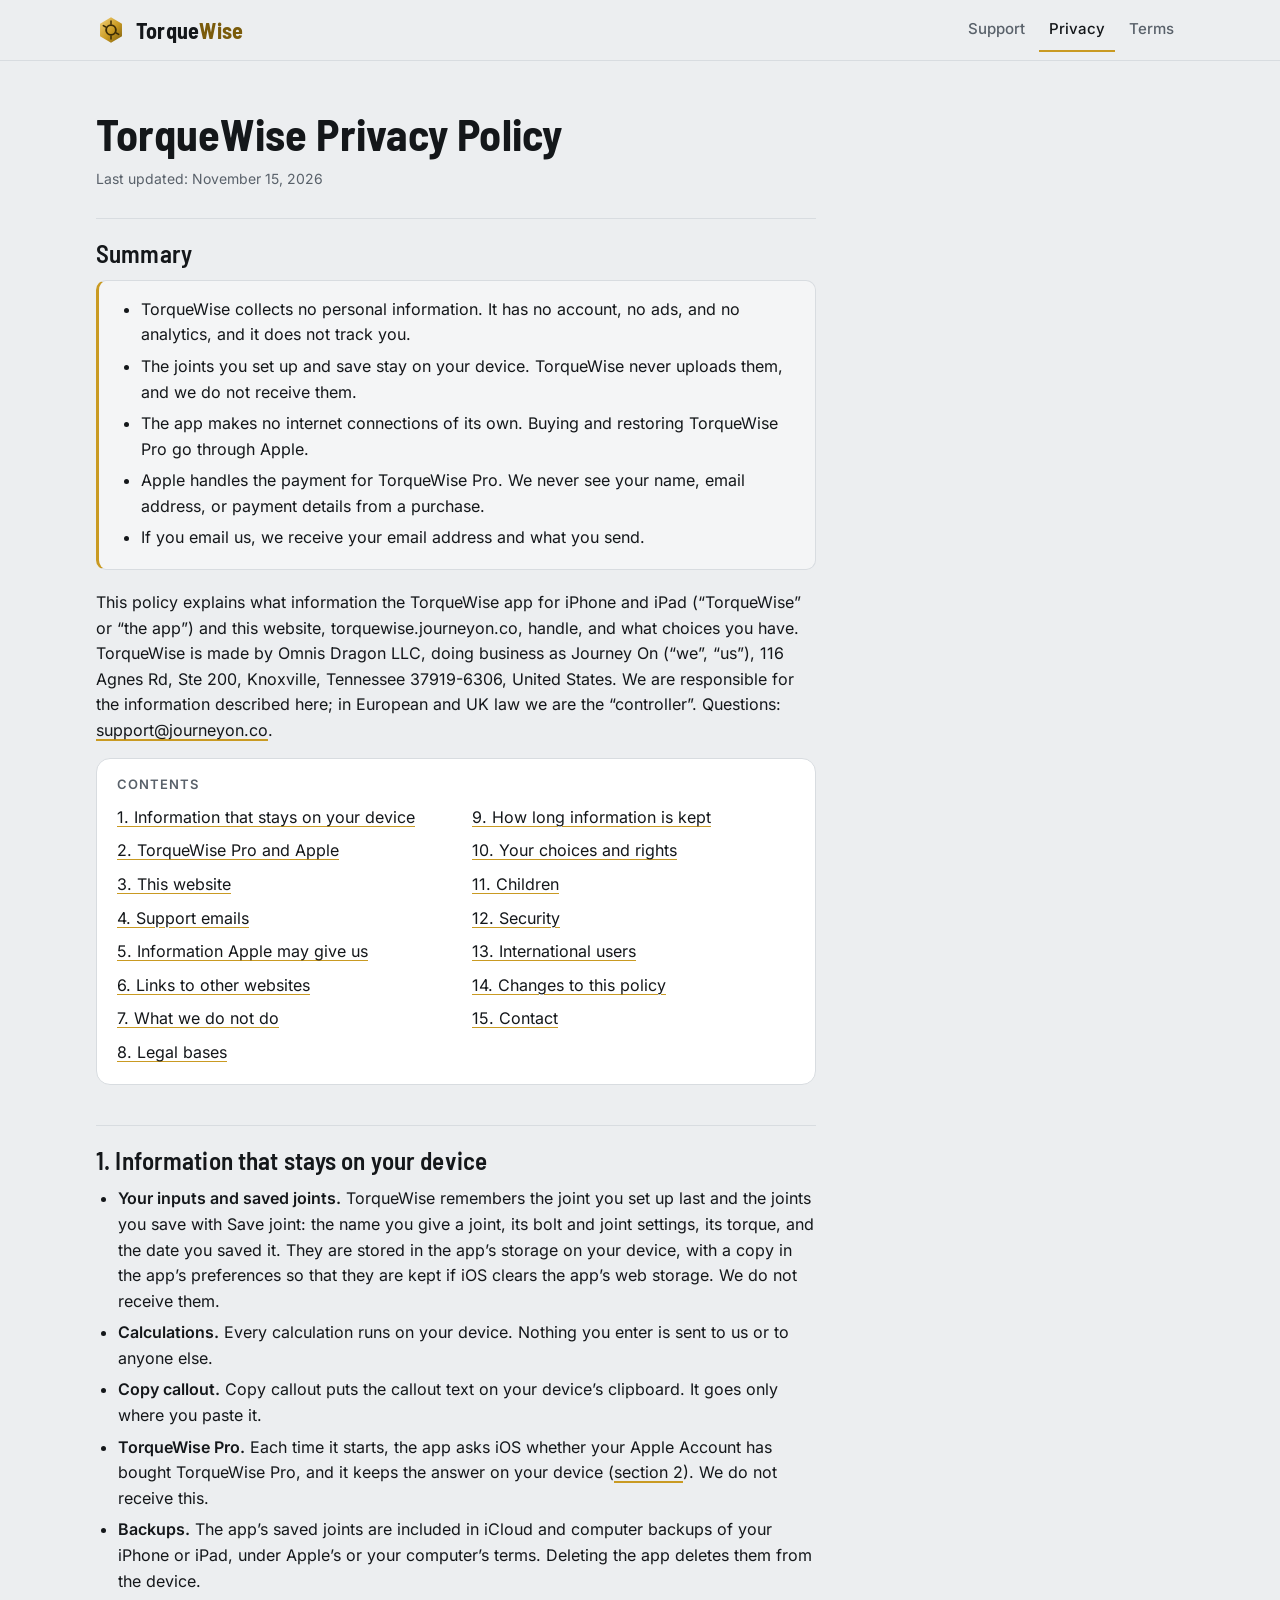
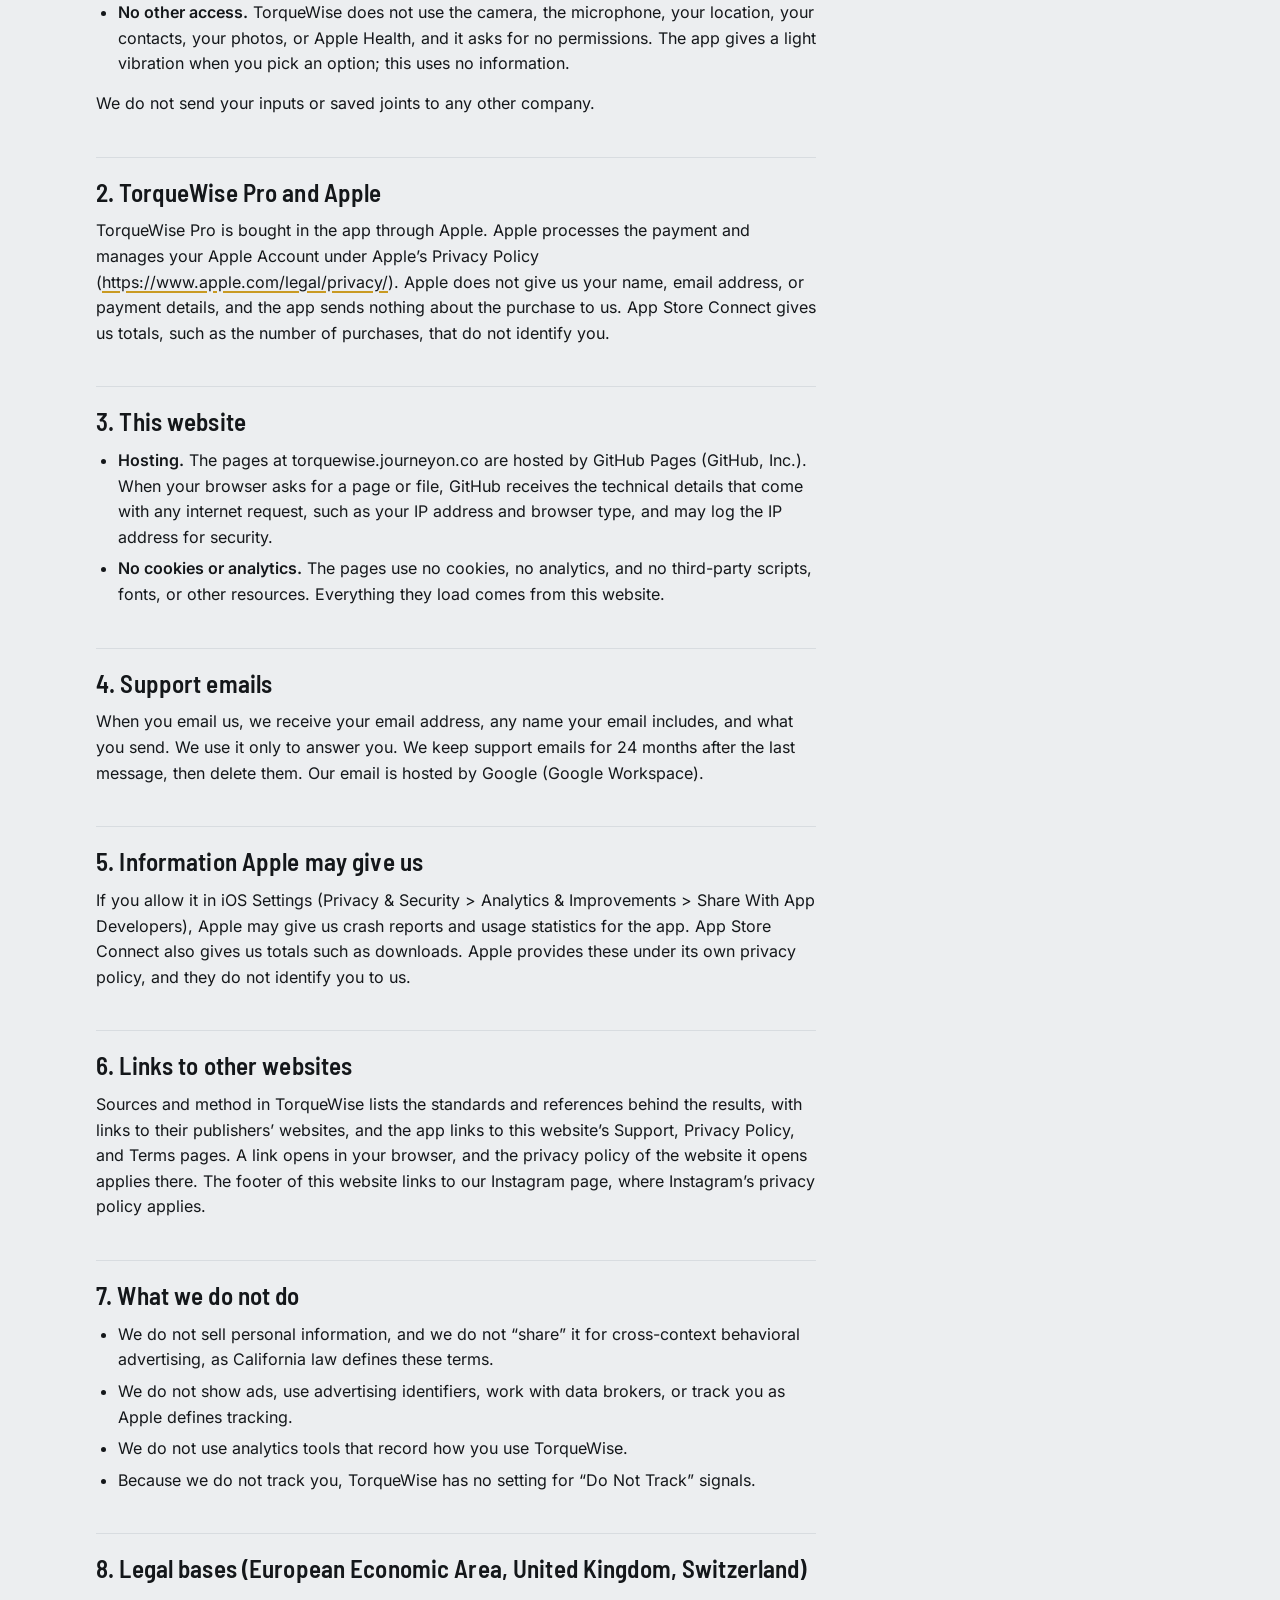
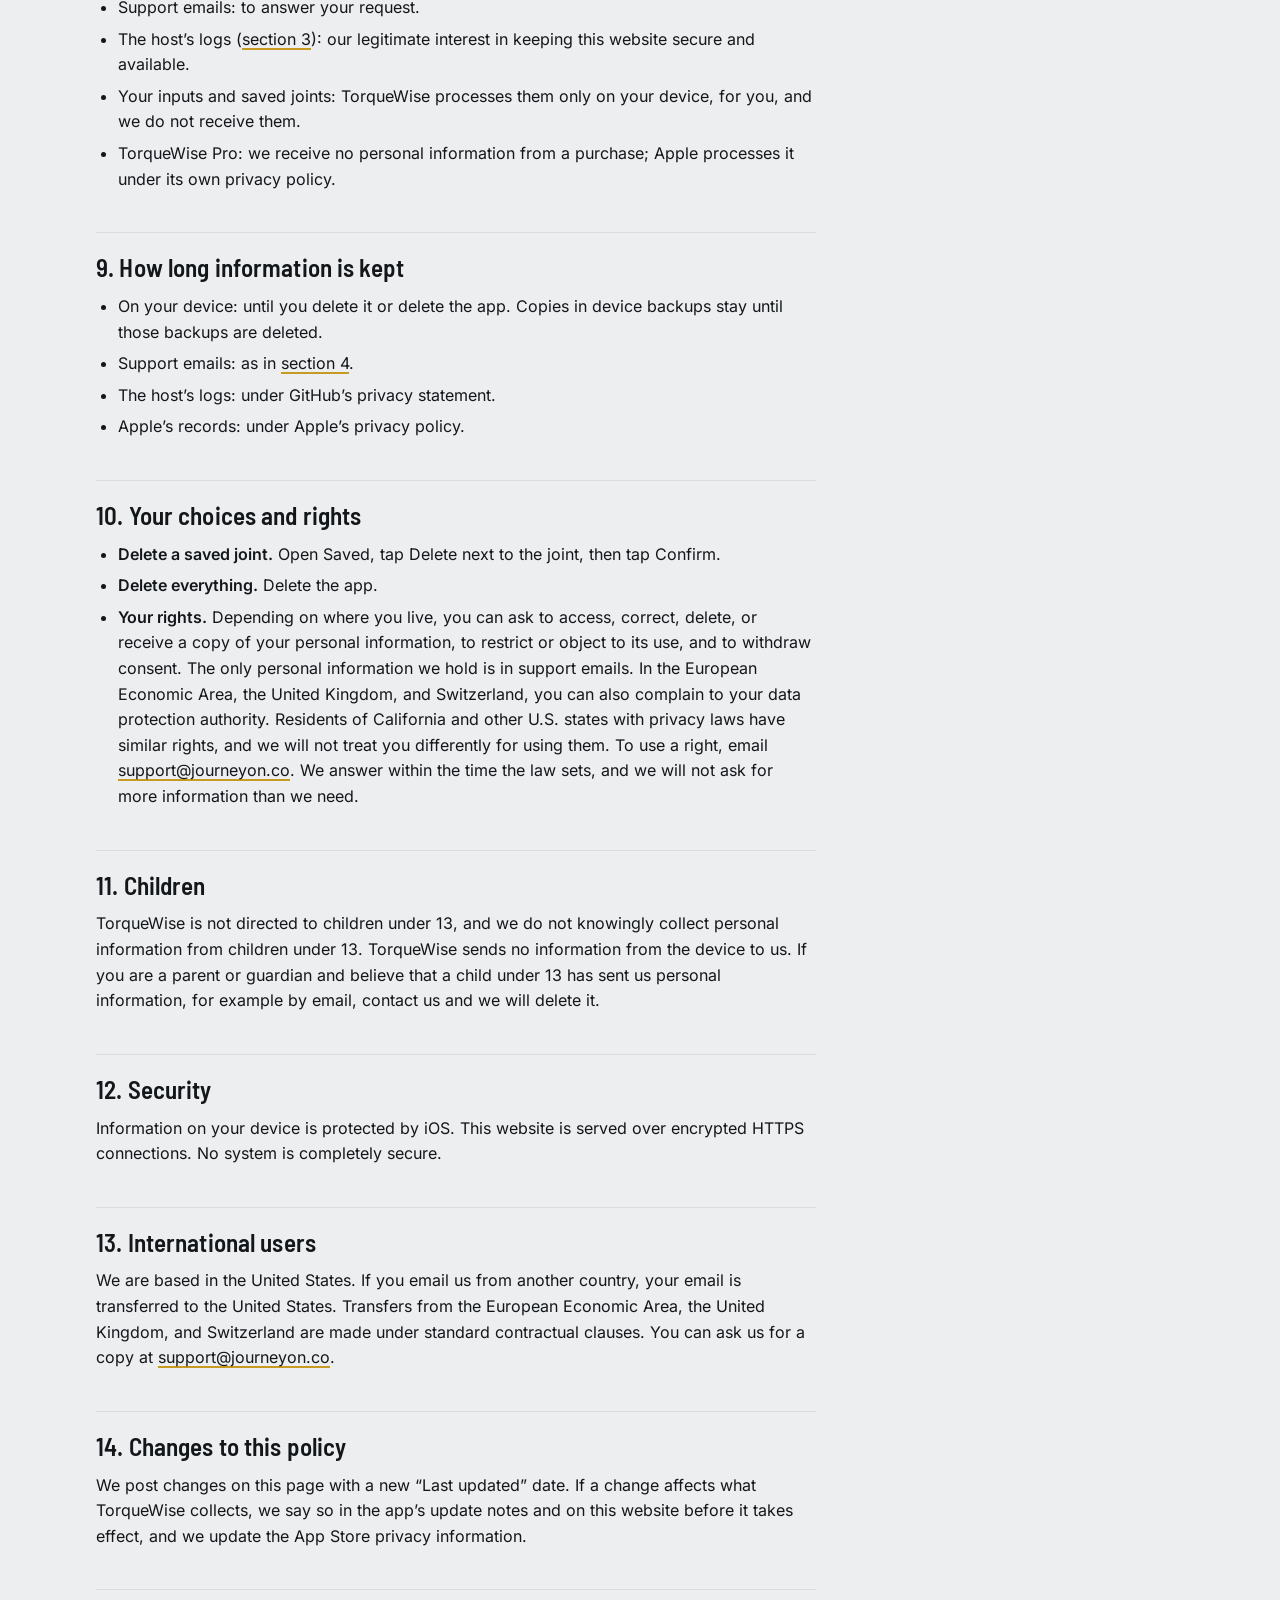
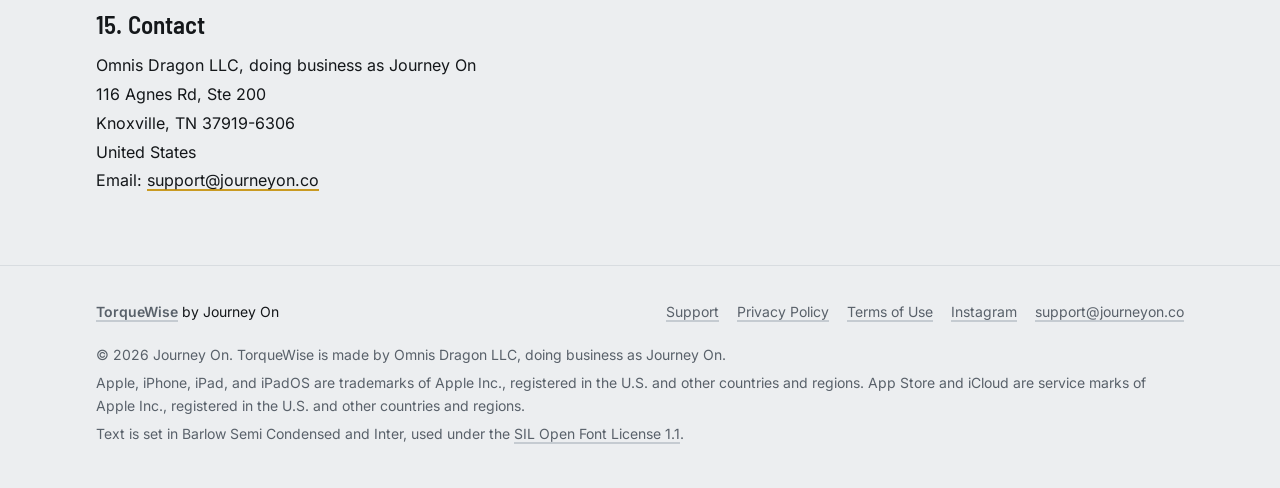
==== commit fd0d18eb: "The pages match the app's TorqueWise Pro sheet Restore purchase, as the app names the button; the ga" ====
--- a/privacy/index.html
+++ b/privacy/index.html
@@ -78,7 +78,7 @@
         <li><strong>Your inputs and saved joints.</strong> TorqueWise remembers the joint you set up last and the joints you save with Save joint: the name you give a joint, its bolt and joint settings, its torque, and the date you saved it. They are stored in the app’s storage on your device, with a copy in the app’s preferences so that they are kept if iOS clears the app’s web storage. We do not receive them.</li>
         <li><strong>Calculations.</strong> Every calculation runs on your device. Nothing you enter is sent to us or to anyone else.</li>
         <li><strong>Copy callout.</strong> Copy callout puts the callout text on your device’s clipboard. It goes only where you paste it.</li>
-        <li><strong>TorqueWise Pro.</strong> The app learns from iOS whether your Apple Account has bought TorqueWise Pro (<a href="#purchases">section 2</a>). We do not receive this.</li>
+        <li><strong>TorqueWise Pro.</strong> Each time it starts, the app asks iOS whether your Apple Account has bought TorqueWise Pro, and it keeps the answer on your device (<a href="#purchases">section 2</a>). We do not receive this.</li>
         <li><strong>Backups.</strong> The app’s saved joints are included in iCloud and computer backups of your iPhone or iPad, under Apple’s or your computer’s terms. Deleting the app deletes them from the device.</li>
         <li><strong>No other access.</strong> TorqueWise does not use the camera, the microphone, your location, your contacts, your photos, or Apple Health, and it asks for no permissions. The app gives a light vibration when you pick an option; this uses no information.</li>
       </ul>
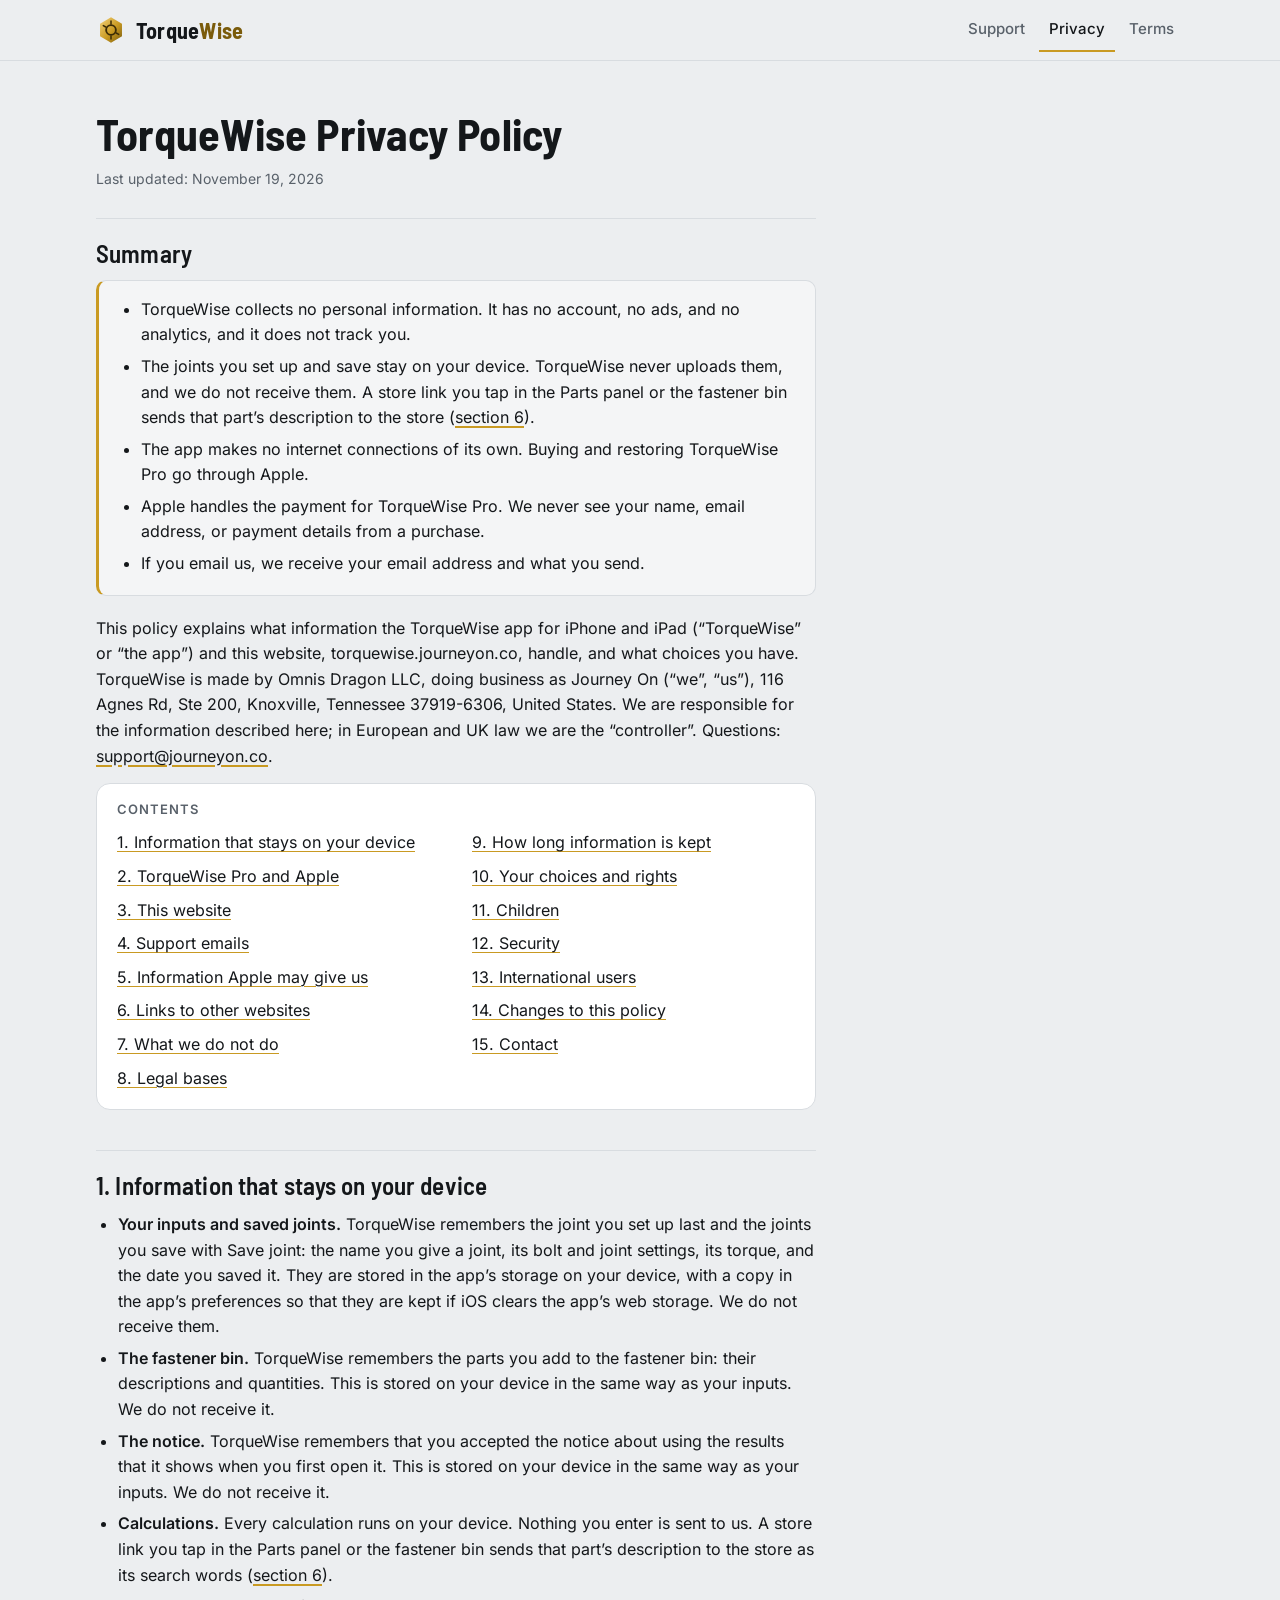
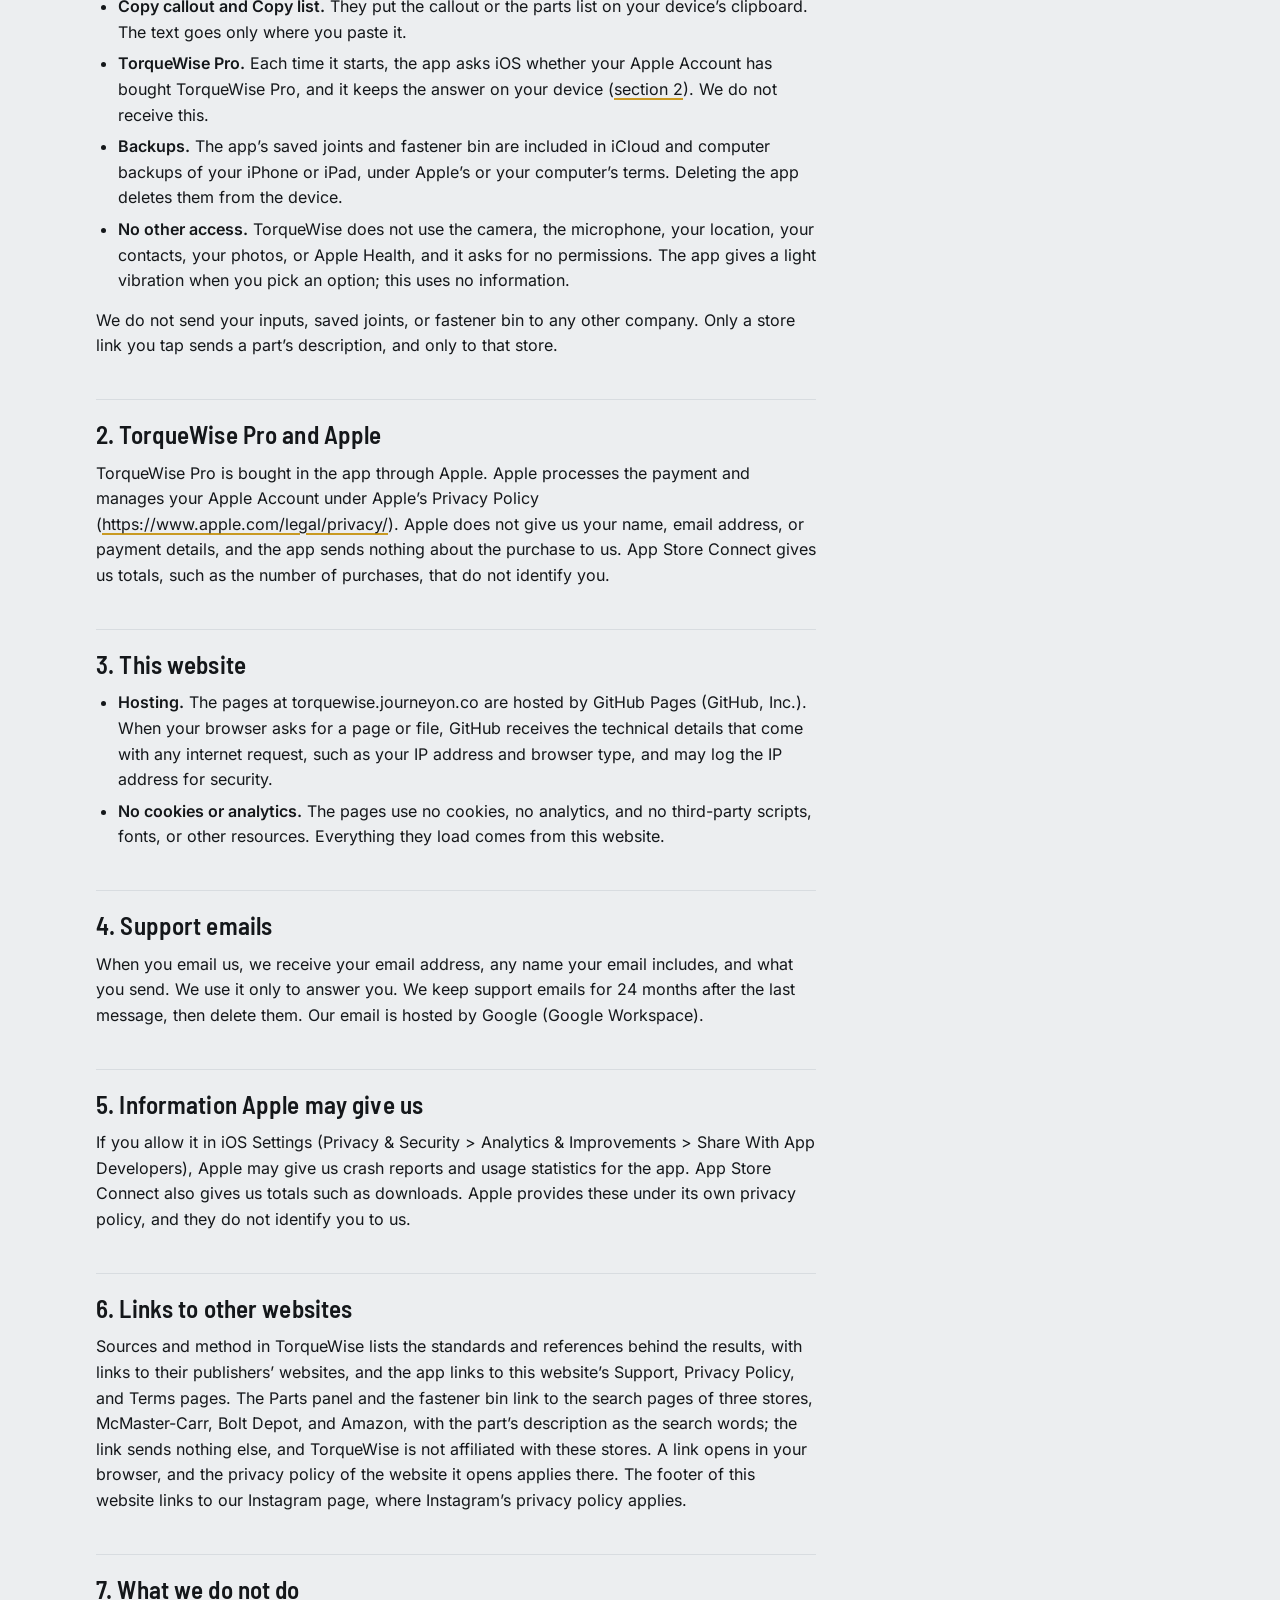
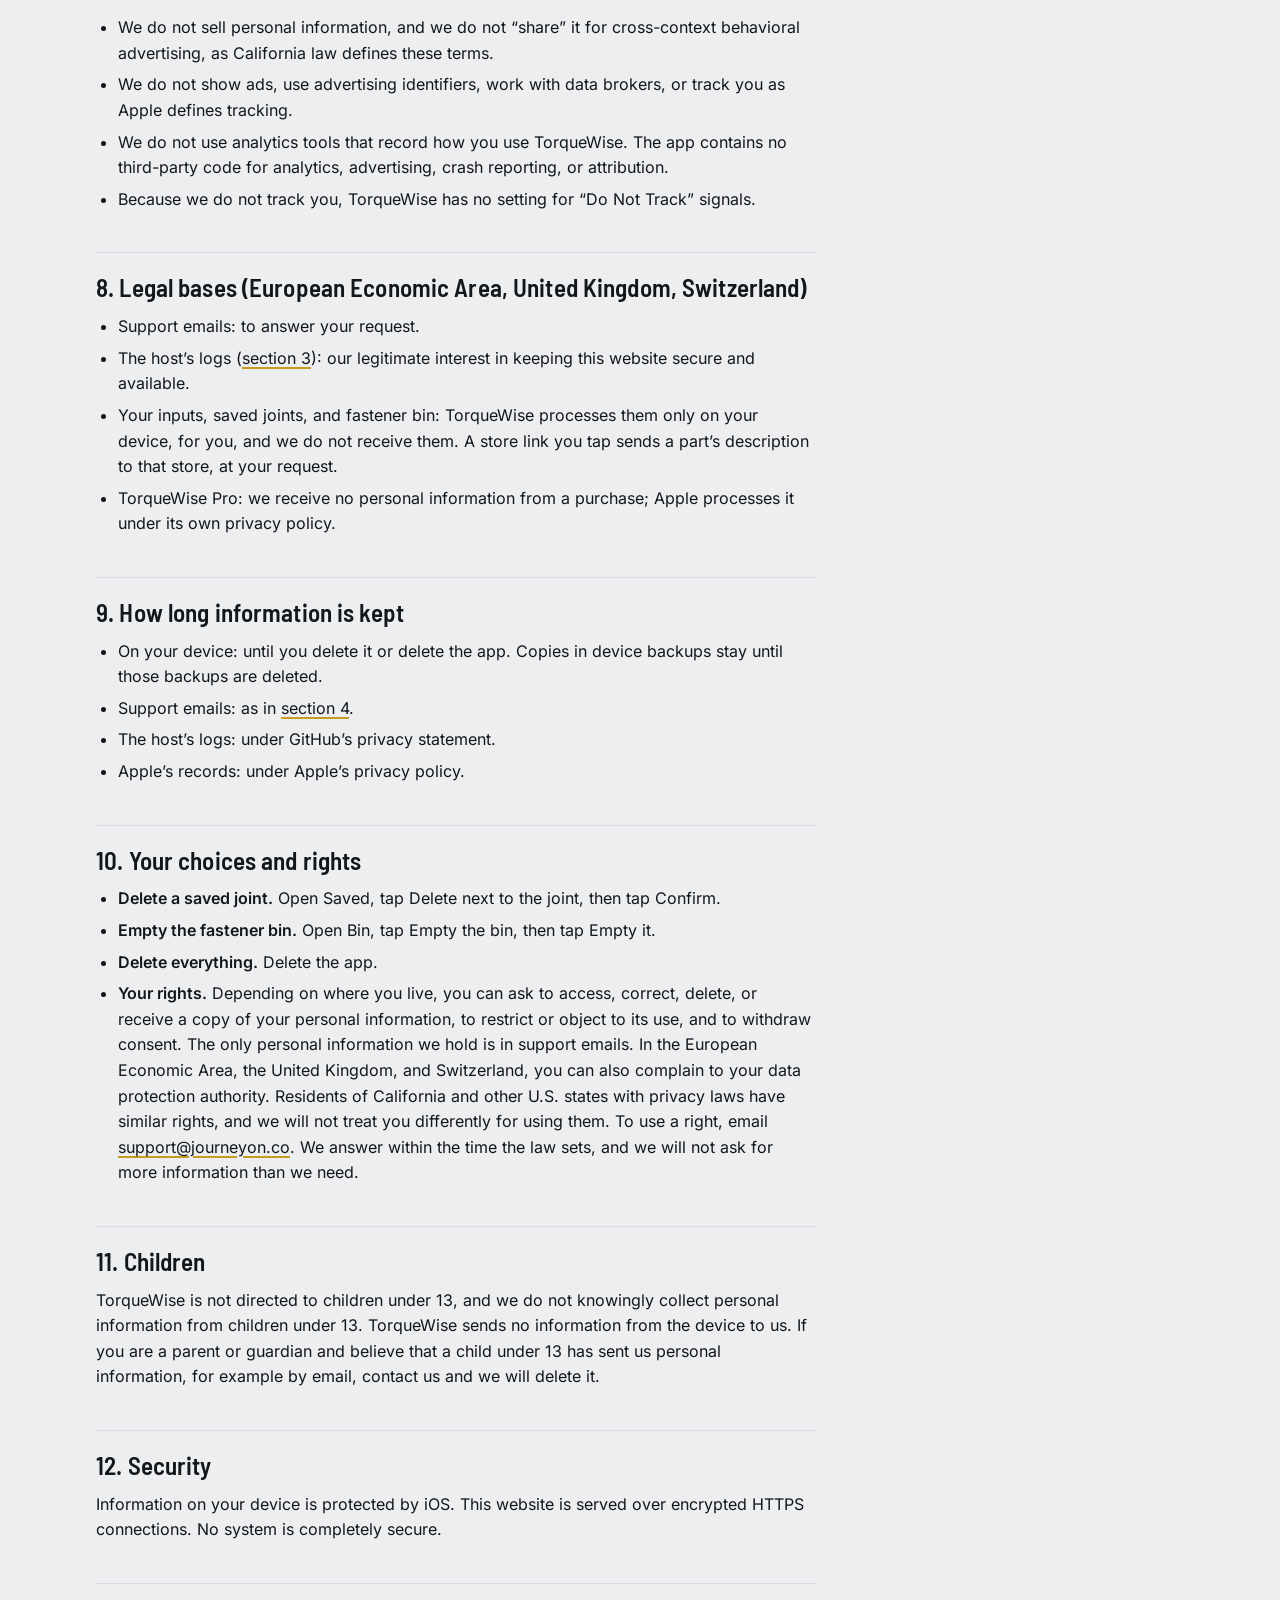
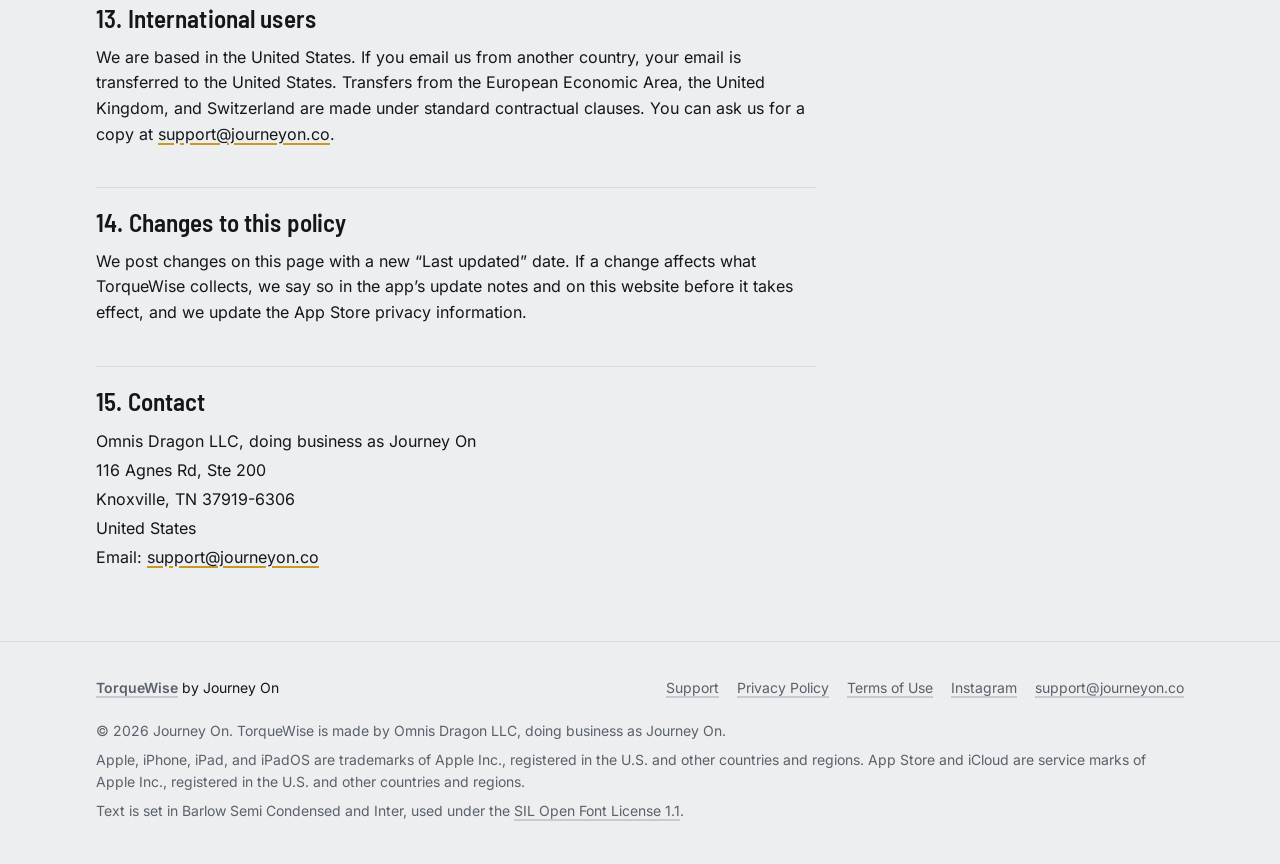
==== commit 4857f74e: "The pages for TorqueWise 1.2.0 as submitted: the free preview, the parts list and its store links, r" ====
--- a/privacy/index.html
+++ b/privacy/index.html
@@ -10,7 +10,8 @@
 <title>TorqueWise Privacy Policy</title>
 <meta name="description" content="TorqueWise collects no personal information. What stays on your device, how TorqueWise Pro is bought through Apple, what this website’s host receives, and what choices you have.">
 <link rel="canonical" href="https://torquewise.journeyon.co/privacy/">
-<link rel="icon" href="../icons/icon.svg" type="image/svg+xml">
+<link rel="icon" href="../icons/icon-32.png" type="image/png" sizes="32x32">
+<link rel="icon" href="../icons/icon-192.png" type="image/png" sizes="192x192">
 <link rel="apple-touch-icon" href="../icons/apple-touch-icon.png">
 <link rel="stylesheet" href="../assets/site.css">
 </head>
@@ -37,13 +38,13 @@
   <div class="wrap">
     <article class="prose">
       <h1 class="page-title">TorqueWise Privacy Policy</h1>
-      <p class="updated">Last updated: November 15, 2026</p>
+      <p class="updated">Last updated: November 19, 2026</p>
 
       <h2 id="summary" class="first">Summary</h2>
       <div class="summary">
         <ul>
           <li>TorqueWise collects no personal information. It has no account, no ads, and no analytics, and it does not track you.</li>
-          <li>The joints you set up and save stay on your device. TorqueWise never uploads them, and we do not receive them.</li>
+          <li>The joints you set up and save stay on your device. TorqueWise never uploads them, and we do not receive them. A store link you tap in the Parts panel or the fastener bin sends that part’s description to the store (<a href="#links">section 6</a>).</li>
           <li>The app makes no internet connections of its own. Buying and restoring TorqueWise Pro go through Apple.</li>
           <li>Apple handles the payment for TorqueWise Pro. We never see your name, email address, or payment details from a purchase.</li>
           <li>If you email us, we receive your email address and what you send.</li>
@@ -76,13 +77,15 @@
       <h2 id="on-device">1. Information that stays on your device</h2>
       <ul>
         <li><strong>Your inputs and saved joints.</strong> TorqueWise remembers the joint you set up last and the joints you save with Save joint: the name you give a joint, its bolt and joint settings, its torque, and the date you saved it. They are stored in the app’s storage on your device, with a copy in the app’s preferences so that they are kept if iOS clears the app’s web storage. We do not receive them.</li>
-        <li><strong>Calculations.</strong> Every calculation runs on your device. Nothing you enter is sent to us or to anyone else.</li>
-        <li><strong>Copy callout.</strong> Copy callout puts the callout text on your device’s clipboard. It goes only where you paste it.</li>
+        <li><strong>The fastener bin.</strong> TorqueWise remembers the parts you add to the fastener bin: their descriptions and quantities. This is stored on your device in the same way as your inputs. We do not receive it.</li>
+        <li><strong>The notice.</strong> TorqueWise remembers that you accepted the notice about using the results that it shows when you first open it. This is stored on your device in the same way as your inputs. We do not receive it.</li>
+        <li><strong>Calculations.</strong> Every calculation runs on your device. Nothing you enter is sent to us. A store link you tap in the Parts panel or the fastener bin sends that part’s description to the store as its search words (<a href="#links">section 6</a>).</li>
+        <li><strong>Copy callout and Copy list.</strong> They put the callout or the parts list on your device’s clipboard. The text goes only where you paste it.</li>
         <li><strong>TorqueWise Pro.</strong> Each time it starts, the app asks iOS whether your Apple Account has bought TorqueWise Pro, and it keeps the answer on your device (<a href="#purchases">section 2</a>). We do not receive this.</li>
-        <li><strong>Backups.</strong> The app’s saved joints are included in iCloud and computer backups of your iPhone or iPad, under Apple’s or your computer’s terms. Deleting the app deletes them from the device.</li>
+        <li><strong>Backups.</strong> The app’s saved joints and fastener bin are included in iCloud and computer backups of your iPhone or iPad, under Apple’s or your computer’s terms. Deleting the app deletes them from the device.</li>
         <li><strong>No other access.</strong> TorqueWise does not use the camera, the microphone, your location, your contacts, your photos, or Apple Health, and it asks for no permissions. The app gives a light vibration when you pick an option; this uses no information.</li>
       </ul>
-      <p>We do not send your inputs or saved joints to any other company.</p>
+      <p>We do not send your inputs, saved joints, or fastener bin to any other company. Only a store link you tap sends a part’s description, and only to that store.</p>
 
       <h2 id="purchases">2. TorqueWise Pro and Apple</h2>
       <p>TorqueWise Pro is bought in the app through Apple. Apple processes the payment and manages your Apple Account under Apple’s Privacy Policy (<a href="https://www.apple.com/legal/privacy/">https://www.apple.com/legal/privacy/</a>). Apple does not give us your name, email address, or payment details, and the app sends nothing about the purchase to us. App Store Connect gives us totals, such as the number of purchases, that do not identify you.</p>
@@ -100,13 +103,13 @@
       <p>If you allow it in iOS Settings (Privacy &amp; Security &gt; Analytics &amp; Improvements &gt; Share With App Developers), Apple may give us crash reports and usage statistics for the app. App Store Connect also gives us totals such as downloads. Apple provides these under its own privacy policy, and they do not identify you to us.</p>
 
       <h2 id="links">6. Links to other websites</h2>
-      <p>Sources and method in TorqueWise lists the standards and references behind the results, with links to their publishers’ websites, and the app links to this website’s Support, Privacy Policy, and Terms pages. A link opens in your browser, and the privacy policy of the website it opens applies there. The footer of this website links to our Instagram page, where Instagram’s privacy policy applies.</p>
+      <p>Sources and method in TorqueWise lists the standards and references behind the results, with links to their publishers’ websites, and the app links to this website’s Support, Privacy Policy, and Terms pages. The Parts panel and the fastener bin link to the search pages of three stores, McMaster-Carr, Bolt Depot, and Amazon, with the part’s description as the search words; the link sends nothing else, and TorqueWise is not affiliated with these stores. A link opens in your browser, and the privacy policy of the website it opens applies there. The footer of this website links to our Instagram page, where Instagram’s privacy policy applies.</p>
 
       <h2 id="do-not">7. What we do not do</h2>
       <ul>
         <li>We do not sell personal information, and we do not “share” it for cross-context behavioral advertising, as California law defines these terms.</li>
         <li>We do not show ads, use advertising identifiers, work with data brokers, or track you as Apple defines tracking.</li>
-        <li>We do not use analytics tools that record how you use TorqueWise.</li>
+        <li>We do not use analytics tools that record how you use TorqueWise. The app contains no third-party code for analytics, advertising, crash reporting, or attribution.</li>
         <li>Because we do not track you, TorqueWise has no setting for “Do Not Track” signals.</li>
       </ul>
 
@@ -114,7 +117,7 @@
       <ul>
         <li>Support emails: to answer your request.</li>
         <li>The host’s logs (<a href="#website">section 3</a>): our legitimate interest in keeping this website secure and available.</li>
-        <li>Your inputs and saved joints: TorqueWise processes them only on your device, for you, and we do not receive them.</li>
+        <li>Your inputs, saved joints, and fastener bin: TorqueWise processes them only on your device, for you, and we do not receive them. A store link you tap sends a part’s description to that store, at your request.</li>
         <li>TorqueWise Pro: we receive no personal information from a purchase; Apple processes it under its own privacy policy.</li>
       </ul>
 
@@ -129,6 +132,7 @@
       <h2 id="rights">10. Your choices and rights</h2>
       <ul>
         <li><strong>Delete a saved joint.</strong> Open Saved, tap Delete next to the joint, then tap Confirm.</li>
+        <li><strong>Empty the fastener bin.</strong> Open Bin, tap Empty the bin, then tap Empty it.</li>
         <li><strong>Delete everything.</strong> Delete the app.</li>
         <li><strong>Your rights.</strong> Depending on where you live, you can ask to access, correct, delete, or receive a copy of your personal information, to restrict or object to its use, and to withdraw consent. The only personal information we hold is in support emails. In the European Economic Area, the United Kingdom, and Switzerland, you can also complain to your data protection authority. Residents of California and other U.S. states with privacy laws have similar rights, and we will not treat you differently for using them. To use a right, email <a href="mailto:support@journeyon.co">support@journeyon.co</a>. We answer within the time the law sets, and we will not ask for more information than we need.</li>
       </ul>
